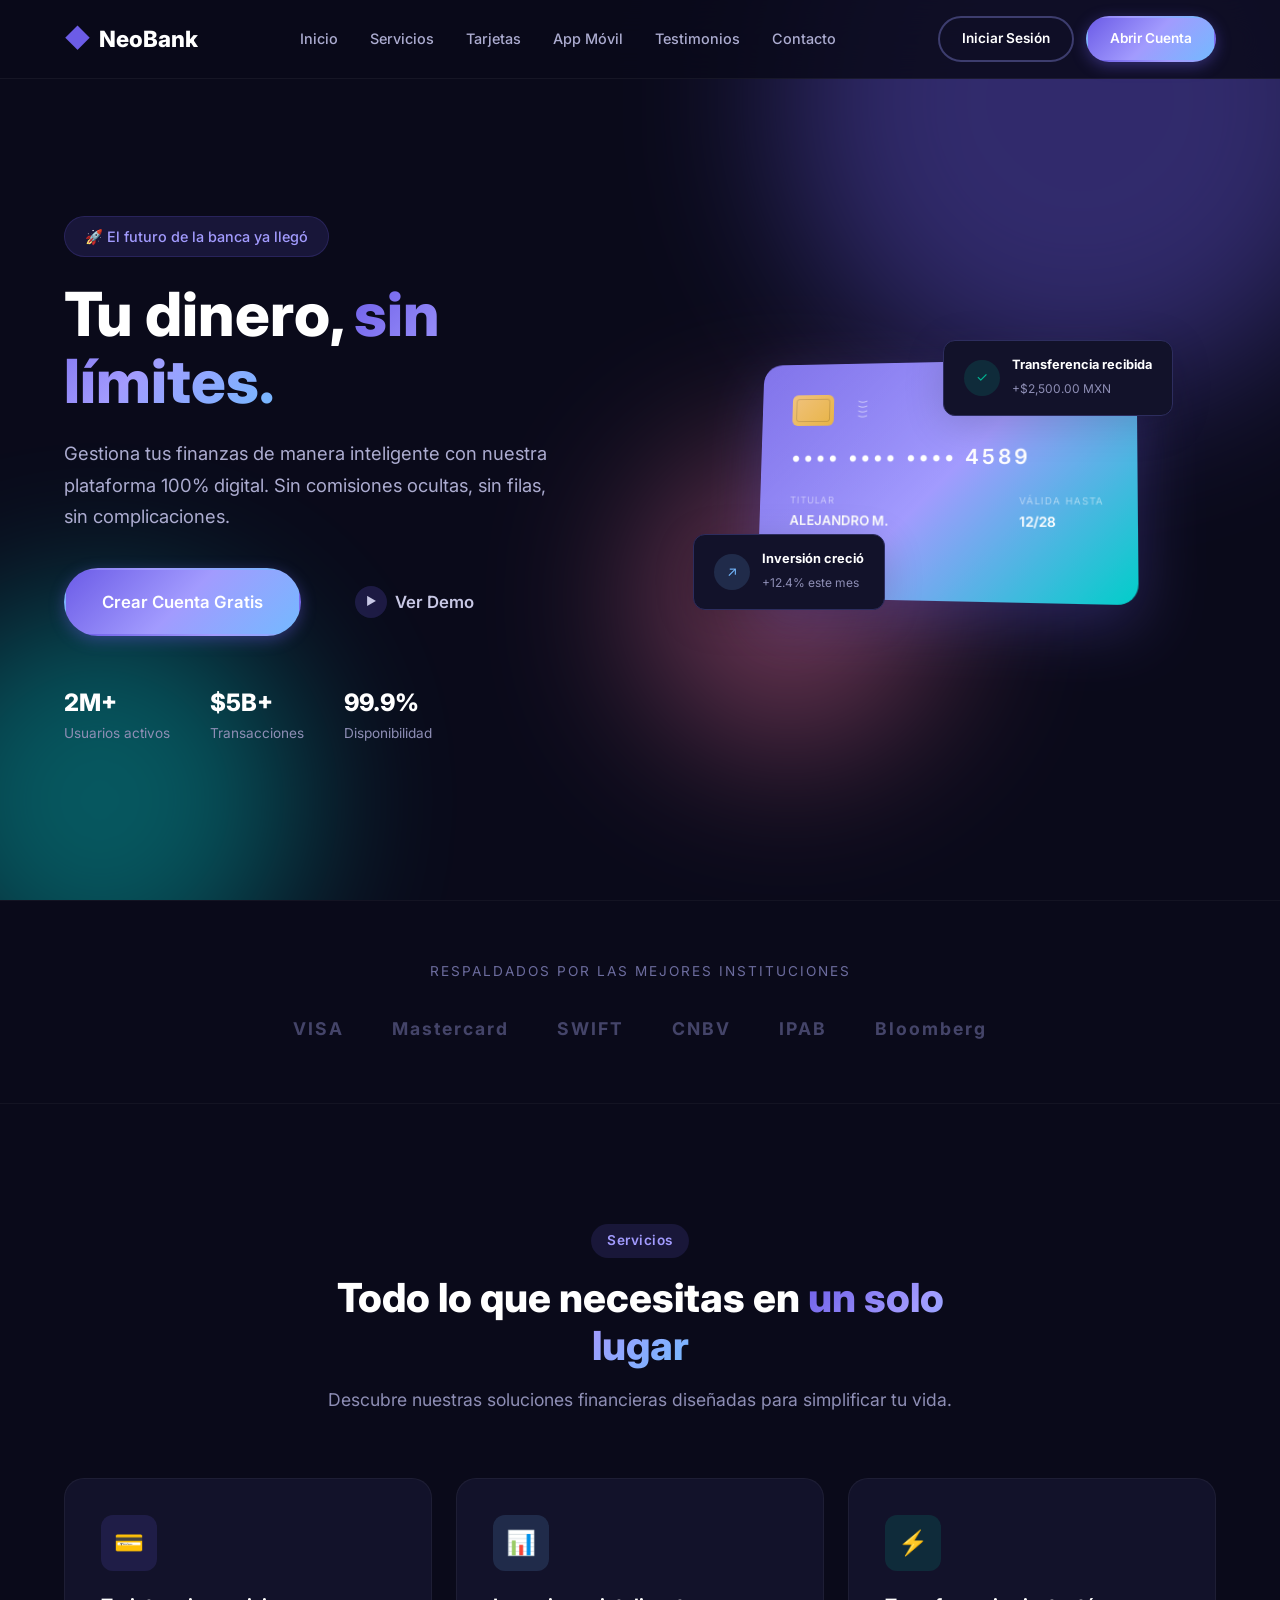
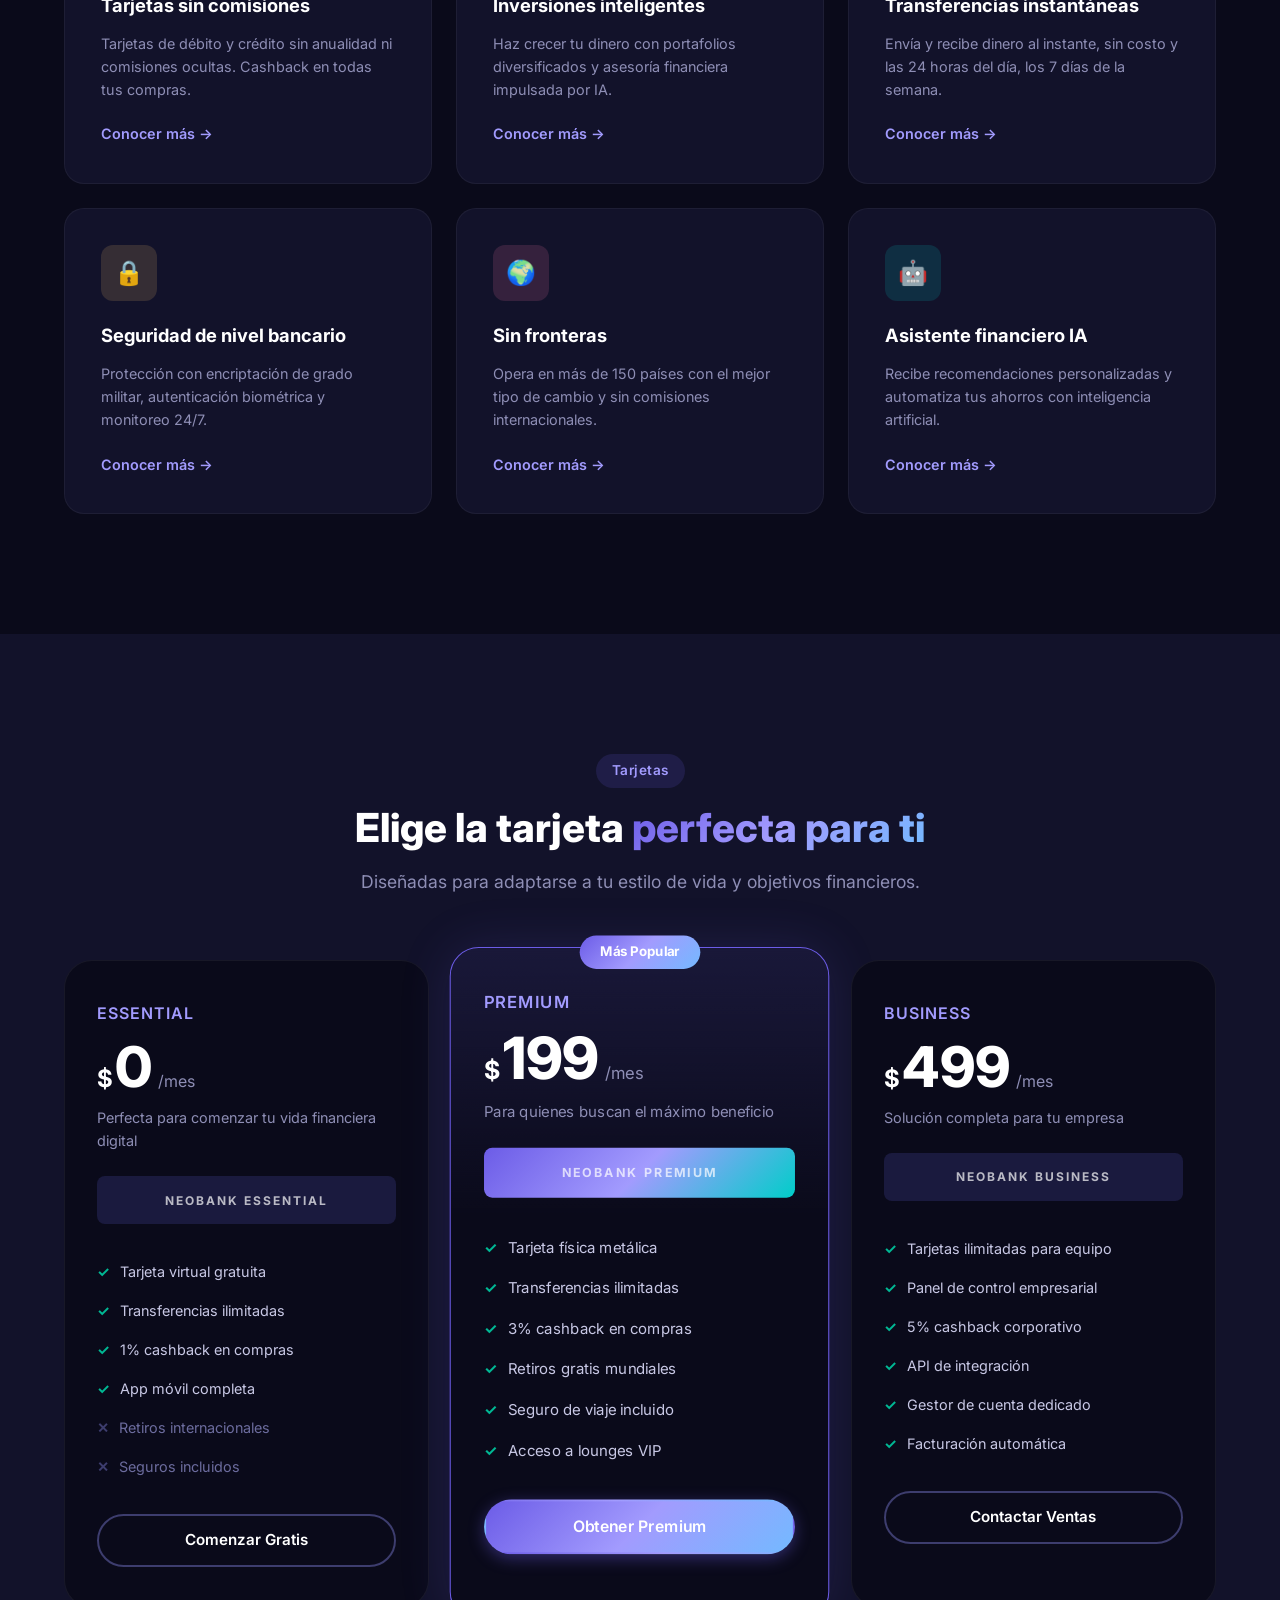
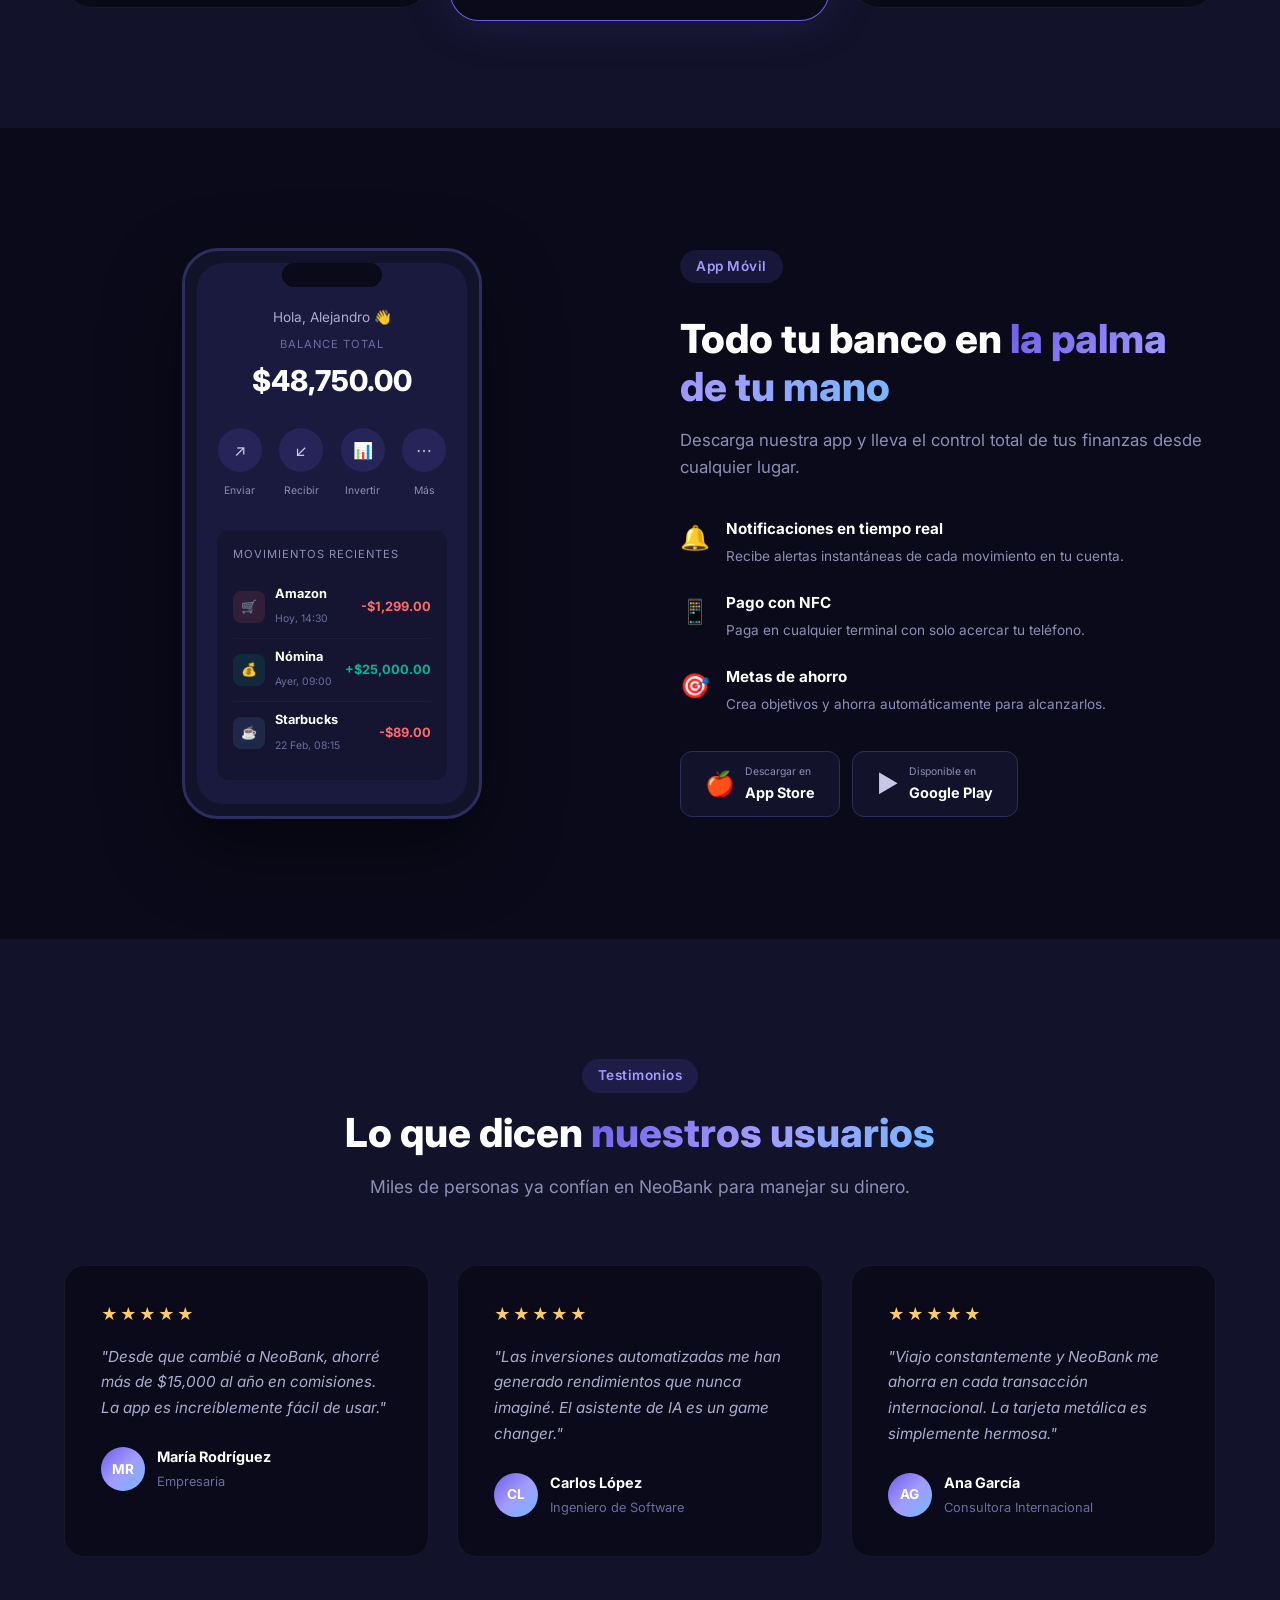
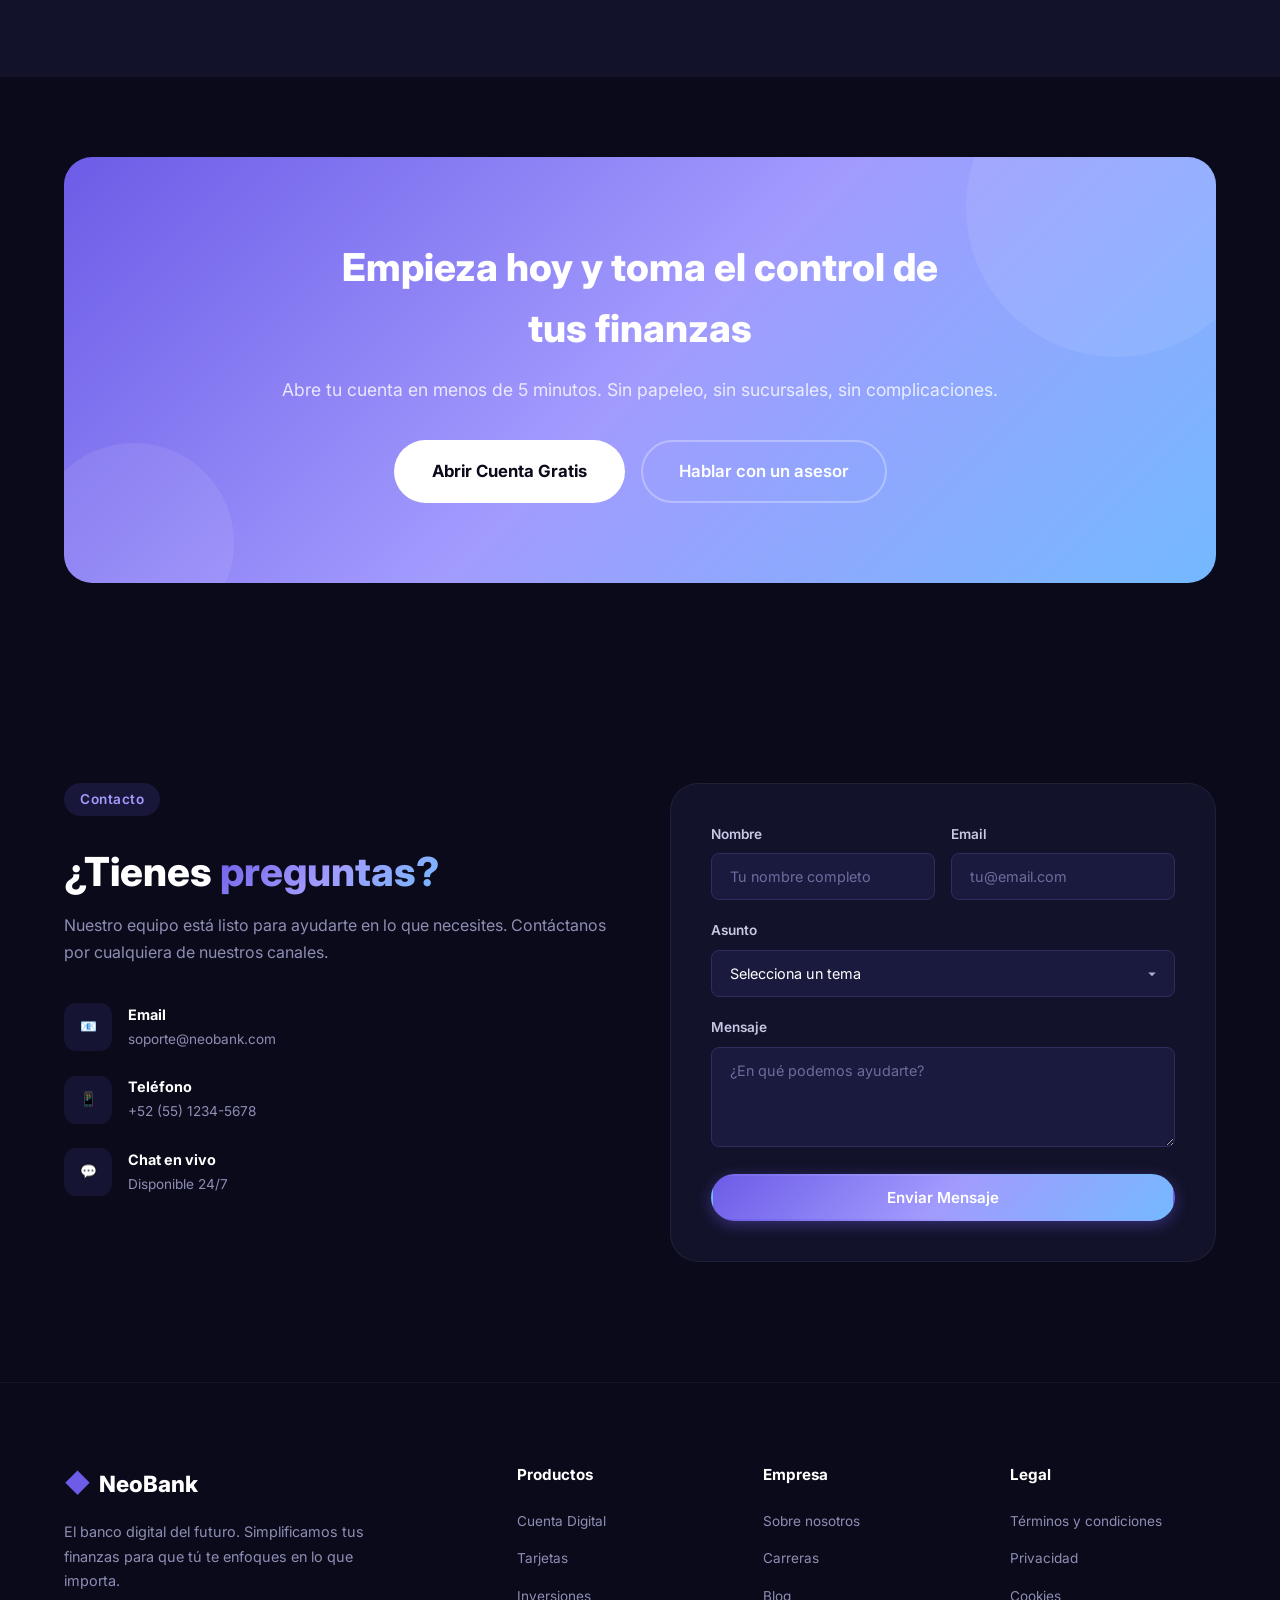
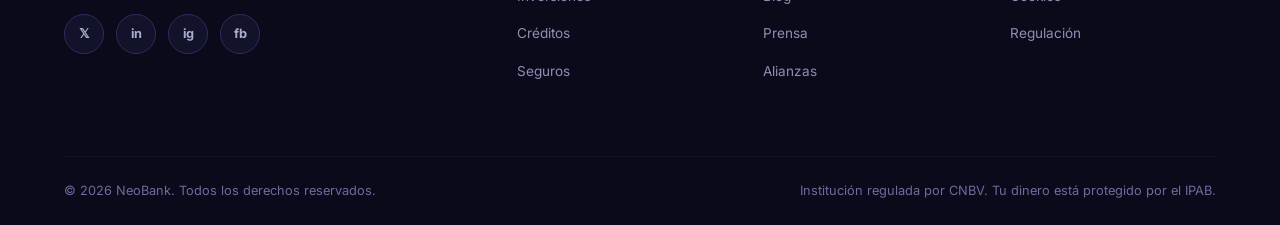
==== index.html @ abcaf3b6 "se agrego html y css de pagina web NeoBank" ====
<!DOCTYPE html>
<html lang="es">
<head>
    <meta charset="UTF-8">
    <meta name="viewport" content="width=device-width, initial-scale=1.0">
    <title>NeoBank — Banco Digital Moderno</title>
    <link rel="stylesheet" href="styles.css">
    <link href="https://fonts.googleapis.com/css2?family=Inter:wght@300;400;500;600;700;800&display=swap" rel="stylesheet">
</head>
<body>

    <!-- ========== NAVBAR ========== -->
    <nav class="navbar">
        <div class="container nav-container">
            <a href="#" class="logo">
                <span class="logo-icon">◆</span> NeoBank
            </a>
            <ul class="nav-links">
                <li><a href="#inicio">Inicio</a></li>
                <li><a href="#servicios">Servicios</a></li>
                <li><a href="#tarjetas">Tarjetas</a></li>
                <li><a href="#app">App Móvil</a></li>
                <li><a href="#testimonios">Testimonios</a></li>
                <li><a href="#contacto">Contacto</a></li>
            </ul>
            <div class="nav-actions">
                <a href="#" class="btn btn-outline">Iniciar Sesión</a>
                <a href="#" class="btn btn-primary">Abrir Cuenta</a>
            </div>
            <button class="mobile-toggle" aria-label="Menú">
                <span></span>
                <span></span>
                <span></span>
            </button>
        </div>
    </nav>

    <!-- ========== HERO ========== -->
    <section class="hero" id="inicio">
        <div class="hero-bg-shapes">
            <div class="shape shape-1"></div>
            <div class="shape shape-2"></div>
            <div class="shape shape-3"></div>
        </div>
        <div class="container hero-container">
            <div class="hero-content">
                <span class="hero-badge">🚀 El futuro de la banca ya llegó</span>
                <h1>Tu dinero, <span class="gradient-text">sin límites.</span></h1>
                <p class="hero-description">
                    Gestiona tus finanzas de manera inteligente con nuestra plataforma 100% digital. 
                    Sin comisiones ocultas, sin filas, sin complicaciones.
                </p>
                <div class="hero-actions">
                    <a href="#" class="btn btn-primary btn-lg">Crear Cuenta Gratis</a>
                    <a href="#" class="btn btn-ghost btn-lg">
                        <span class="play-icon">▶</span> Ver Demo
                    </a>
                </div>
                <div class="hero-stats">
                    <div class="stat">
                        <span class="stat-number">2M+</span>
                        <span class="stat-label">Usuarios activos</span>
                    </div>
                    <div class="stat">
                        <span class="stat-number">$5B+</span>
                        <span class="stat-label">Transacciones</span>
                    </div>
                    <div class="stat">
                        <span class="stat-number">99.9%</span>
                        <span class="stat-label">Disponibilidad</span>
                    </div>
                </div>
            </div>
            <div class="hero-visual">
                <div class="card-preview">
                    <div class="credit-card">
                        <div class="card-chip"></div>
                        <div class="card-contactless">))))</div>
                        <div class="card-number">•••• •••• •••• 4589</div>
                        <div class="card-details">
                            <div>
                                <span class="card-label">TITULAR</span>
                                <span class="card-value">ALEJANDRO M.</span>
                            </div>
                            <div>
                                <span class="card-label">VÁLIDA HASTA</span>
                                <span class="card-value">12/28</span>
                            </div>
                        </div>
                        <div class="card-logo">NeoBank</div>
                    </div>
                    <div class="floating-notification notif-1">
                        <span class="notif-icon notif-green">✓</span>
                        <div>
                            <strong>Transferencia recibida</strong>
                            <span>+$2,500.00 MXN</span>
                        </div>
                    </div>
                    <div class="floating-notification notif-2">
                        <span class="notif-icon notif-blue">↗</span>
                        <div>
                            <strong>Inversión creció</strong>
                            <span>+12.4% este mes</span>
                        </div>
                    </div>
                </div>
            </div>
        </div>
    </section>

    <!-- ========== MARQUEE / PARTNERS ========== -->
    <section class="partners">
        <div class="container">
            <p class="partners-label">Respaldados por las mejores instituciones</p>
            <div class="partners-logos">
                <span class="partner-logo">VISA</span>
                <span class="partner-logo">Mastercard</span>
                <span class="partner-logo">SWIFT</span>
                <span class="partner-logo">CNBV</span>
                <span class="partner-logo">IPAB</span>
                <span class="partner-logo">Bloomberg</span>
            </div>
        </div>
    </section>

    <!-- ========== SERVICIOS ========== -->
    <section class="services" id="servicios">
        <div class="container">
            <div class="section-header">
                <span class="section-tag">Servicios</span>
                <h2>Todo lo que necesitas en <span class="gradient-text">un solo lugar</span></h2>
                <p>Descubre nuestras soluciones financieras diseñadas para simplificar tu vida.</p>
            </div>
            <div class="services-grid">
                <div class="service-card">
                    <div class="service-icon icon-purple">
                        <span>💳</span>
                    </div>
                    <h3>Tarjetas sin comisiones</h3>
                    <p>Tarjetas de débito y crédito sin anualidad ni comisiones ocultas. Cashback en todas tus compras.</p>
                    <a href="#" class="service-link">Conocer más →</a>
                </div>
                <div class="service-card">
                    <div class="service-icon icon-blue">
                        <span>📊</span>
                    </div>
                    <h3>Inversiones inteligentes</h3>
                    <p>Haz crecer tu dinero con portafolios diversificados y asesoría financiera impulsada por IA.</p>
                    <a href="#" class="service-link">Conocer más →</a>
                </div>
                <div class="service-card">
                    <div class="service-icon icon-green">
                        <span>⚡</span>
                    </div>
                    <h3>Transferencias instantáneas</h3>
                    <p>Envía y recibe dinero al instante, sin costo y las 24 horas del día, los 7 días de la semana.</p>
                    <a href="#" class="service-link">Conocer más →</a>
                </div>
                <div class="service-card">
                    <div class="service-icon icon-orange">
                        <span>🔒</span>
                    </div>
                    <h3>Seguridad de nivel bancario</h3>
                    <p>Protección con encriptación de grado militar, autenticación biométrica y monitoreo 24/7.</p>
                    <a href="#" class="service-link">Conocer más →</a>
                </div>
                <div class="service-card">
                    <div class="service-icon icon-pink">
                        <span>🌍</span>
                    </div>
                    <h3>Sin fronteras</h3>
                    <p>Opera en más de 150 países con el mejor tipo de cambio y sin comisiones internacionales.</p>
                    <a href="#" class="service-link">Conocer más →</a>
                </div>
                <div class="service-card">
                    <div class="service-icon icon-teal">
                        <span>🤖</span>
                    </div>
                    <h3>Asistente financiero IA</h3>
                    <p>Recibe recomendaciones personalizadas y automatiza tus ahorros con inteligencia artificial.</p>
                    <a href="#" class="service-link">Conocer más →</a>
                </div>
            </div>
        </div>
    </section>

    <!-- ========== TARJETAS ========== -->
    <section class="cards-section" id="tarjetas">
        <div class="container">
            <div class="section-header">
                <span class="section-tag">Tarjetas</span>
                <h2>Elige la tarjeta <span class="gradient-text">perfecta para ti</span></h2>
                <p>Diseñadas para adaptarse a tu estilo de vida y objetivos financieros.</p>
            </div>
            <div class="cards-grid">
                <!-- Card 1 -->
                <div class="plan-card">
                    <div class="plan-header">
                        <span class="plan-name">Essential</span>
                        <div class="plan-price">
                            <span class="currency">$</span>
                            <span class="amount">0</span>
                            <span class="period">/mes</span>
                        </div>
                        <p class="plan-desc">Perfecta para comenzar tu vida financiera digital</p>
                    </div>
                    <div class="mini-card mini-card-dark">
                        <span>NeoBank Essential</span>
                    </div>
                    <ul class="plan-features">
                        <li><span class="check">✓</span> Tarjeta virtual gratuita</li>
                        <li><span class="check">✓</span> Transferencias ilimitadas</li>
                        <li><span class="check">✓</span> 1% cashback en compras</li>
                        <li><span class="check">✓</span> App móvil completa</li>
                        <li class="disabled"><span class="cross">✕</span> Retiros internacionales</li>
                        <li class="disabled"><span class="cross">✕</span> Seguros incluidos</li>
                    </ul>
                    <a href="#" class="btn btn-outline btn-block">Comenzar Gratis</a>
                </div>
                <!-- Card 2 -->
                <div class="plan-card plan-featured">
                    <div class="featured-badge">Más Popular</div>
                    <div class="plan-header">
                        <span class="plan-name">Premium</span>
                        <div class="plan-price">
                            <span class="currency">$</span>
                            <span class="amount">199</span>
                            <span class="period">/mes</span>
                        </div>
                        <p class="plan-desc">Para quienes buscan el máximo beneficio</p>
                    </div>
                    <div class="mini-card mini-card-gradient">
                        <span>NeoBank Premium</span>
                    </div>
                    <ul class="plan-features">
                        <li><span class="check">✓</span> Tarjeta física metálica</li>
                        <li><span class="check">✓</span> Transferencias ilimitadas</li>
                        <li><span class="check">✓</span> 3% cashback en compras</li>
                        <li><span class="check">✓</span> Retiros gratis mundiales</li>
                        <li><span class="check">✓</span> Seguro de viaje incluido</li>
                        <li><span class="check">✓</span> Acceso a lounges VIP</li>
                    </ul>
                    <a href="#" class="btn btn-primary btn-block">Obtener Premium</a>
                </div>
                <!-- Card 3 -->
                <div class="plan-card">
                    <div class="plan-header">
                        <span class="plan-name">Business</span>
                        <div class="plan-price">
                            <span class="currency">$</span>
                            <span class="amount">499</span>
                            <span class="period">/mes</span>
                        </div>
                        <p class="plan-desc">Solución completa para tu empresa</p>
                    </div>
                    <div class="mini-card mini-card-dark">
                        <span>NeoBank Business</span>
                    </div>
                    <ul class="plan-features">
                        <li><span class="check">✓</span> Tarjetas ilimitadas para equipo</li>
                        <li><span class="check">✓</span> Panel de control empresarial</li>
                        <li><span class="check">✓</span> 5% cashback corporativo</li>
                        <li><span class="check">✓</span> API de integración</li>
                        <li><span class="check">✓</span> Gestor de cuenta dedicado</li>
                        <li><span class="check">✓</span> Facturación automática</li>
                    </ul>
                    <a href="#" class="btn btn-outline btn-block">Contactar Ventas</a>
                </div>
            </div>
        </div>
    </section>

    <!-- ========== APP SECTION ========== -->
    <section class="app-section" id="app">
        <div class="container app-container">
            <div class="app-visual">
                <div class="phone-mockup">
                    <div class="phone-screen">
                        <div class="app-header-mock">
                            <span class="app-greeting">Hola, Alejandro 👋</span>
                            <span class="app-balance-label">Balance total</span>
                            <span class="app-balance">$48,750.00</span>
                        </div>
                        <div class="app-actions-mock">
                            <div class="app-action-btn">
                                <span>↗</span>
                                <small>Enviar</small>
                            </div>
                            <div class="app-action-btn">
                                <span>↙</span>
                                <small>Recibir</small>
                            </div>
                            <div class="app-action-btn">
                                <span>📊</span>
                                <small>Invertir</small>
                            </div>
                            <div class="app-action-btn">
                                <span>⋯</span>
                                <small>Más</small>
                            </div>
                        </div>
                        <div class="app-transactions-mock">
                            <span class="txn-title">Movimientos recientes</span>
                            <div class="txn-item">
                                <div class="txn-icon txn-red">🛒</div>
                                <div class="txn-info">
                                    <strong>Amazon</strong>
                                    <small>Hoy, 14:30</small>
                                </div>
                                <span class="txn-amount txn-negative">-$1,299.00</span>
                            </div>
                            <div class="txn-item">
                                <div class="txn-icon txn-green">💰</div>
                                <div class="txn-info">
                                    <strong>Nómina</strong>
                                    <small>Ayer, 09:00</small>
                                </div>
                                <span class="txn-amount txn-positive">+$25,000.00</span>
                            </div>
                            <div class="txn-item">
                                <div class="txn-icon txn-blue">☕</div>
                                <div class="txn-info">
                                    <strong>Starbucks</strong>
                                    <small>22 Feb, 08:15</small>
                                </div>
                                <span class="txn-amount txn-negative">-$89.00</span>
                            </div>
                        </div>
                    </div>
                </div>
            </div>
            <div class="app-content">
                <span class="section-tag">App Móvil</span>
                <h2>Todo tu banco en <span class="gradient-text">la palma de tu mano</span></h2>
                <p>Descarga nuestra app y lleva el control total de tus finanzas desde cualquier lugar.</p>
                <div class="app-features-list">
                    <div class="app-feature">
                        <span class="app-feature-icon">🔔</span>
                        <div>
                            <strong>Notificaciones en tiempo real</strong>
                            <p>Recibe alertas instantáneas de cada movimiento en tu cuenta.</p>
                        </div>
                    </div>
                    <div class="app-feature">
                        <span class="app-feature-icon">📱</span>
                        <div>
                            <strong>Pago con NFC</strong>
                            <p>Paga en cualquier terminal con solo acercar tu teléfono.</p>
                        </div>
                    </div>
                    <div class="app-feature">
                        <span class="app-feature-icon">🎯</span>
                        <div>
                            <strong>Metas de ahorro</strong>
                            <p>Crea objetivos y ahorra automáticamente para alcanzarlos.</p>
                        </div>
                    </div>
                </div>
                <div class="app-download-buttons">
                    <a href="#" class="store-btn">
                        <span class="store-icon">🍎</span>
                        <div>
                            <small>Descargar en</small>
                            <strong>App Store</strong>
                        </div>
                    </a>
                    <a href="#" class="store-btn">
                        <span class="store-icon">▶</span>
                        <div>
                            <small>Disponible en</small>
                            <strong>Google Play</strong>
                        </div>
                    </a>
                </div>
            </div>
        </div>
    </section>

    <!-- ========== TESTIMONIOS ========== -->
    <section class="testimonials" id="testimonios">
        <div class="container">
            <div class="section-header">
                <span class="section-tag">Testimonios</span>
                <h2>Lo que dicen <span class="gradient-text">nuestros usuarios</span></h2>
                <p>Miles de personas ya confían en NeoBank para manejar su dinero.</p>
            </div>
            <div class="testimonials-grid">
                <div class="testimonial-card">
                    <div class="stars">★★★★★</div>
                    <p>"Desde que cambié a NeoBank, ahorré más de $15,000 al año en comisiones. La app es increíblemente fácil de usar."</p>
                    <div class="testimonial-author">
                        <div class="author-avatar">MR</div>
                        <div>
                            <strong>María Rodríguez</strong>
                            <span>Empresaria</span>
                        </div>
                    </div>
                </div>
                <div class="testimonial-card">
                    <div class="stars">★★★★★</div>
                    <p>"Las inversiones automatizadas me han generado rendimientos que nunca imaginé. El asistente de IA es un game changer."</p>
                    <div class="testimonial-author">
                        <div class="author-avatar">CL</div>
                        <div>
                            <strong>Carlos López</strong>
                            <span>Ingeniero de Software</span>
                        </div>
                    </div>
                </div>
                <div class="testimonial-card">
                    <div class="stars">★★★★★</div>
                    <p>"Viajo constantemente y NeoBank me ahorra en cada transacción internacional. La tarjeta metálica es simplemente hermosa."</p>
                    <div class="testimonial-author">
                        <div class="author-avatar">AG</div>
                        <div>
                            <strong>Ana García</strong>
                            <span>Consultora Internacional</span>
                        </div>
                    </div>
                </div>
            </div>
        </div>
    </section>

    <!-- ========== CTA SECTION ========== -->
    <section class="cta-section">
        <div class="container">
            <div class="cta-card">
                <div class="cta-bg-shapes">
                    <div class="cta-shape cta-shape-1"></div>
                    <div class="cta-shape cta-shape-2"></div>
                </div>
                <h2>Empieza hoy y toma el control de tus finanzas</h2>
                <p>Abre tu cuenta en menos de 5 minutos. Sin papeleo, sin sucursales, sin complicaciones.</p>
                <div class="cta-actions">
                    <a href="#" class="btn btn-white btn-lg">Abrir Cuenta Gratis</a>
                    <a href="#" class="btn btn-ghost-white btn-lg">Hablar con un asesor</a>
                </div>
            </div>
        </div>
    </section>

    <!-- ========== CONTACTO ========== -->
    <section class="contact" id="contacto">
        <div class="container contact-container">
            <div class="contact-info">
                <span class="section-tag">Contacto</span>
                <h2>¿Tienes <span class="gradient-text">preguntas?</span></h2>
                <p>Nuestro equipo está listo para ayudarte en lo que necesites. Contáctanos por cualquiera de nuestros canales.</p>
                <div class="contact-channels">
                    <div class="contact-channel">
                        <span class="channel-icon">📧</span>
                        <div>
                            <strong>Email</strong>
                            <span>soporte@neobank.com</span>
                        </div>
                    </div>
                    <div class="contact-channel">
                        <span class="channel-icon">📱</span>
                        <div>
                            <strong>Teléfono</strong>
                            <span>+52 (55) 1234-5678</span>
                        </div>
                    </div>
                    <div class="contact-channel">
                        <span class="channel-icon">💬</span>
                        <div>
                            <strong>Chat en vivo</strong>
                            <span>Disponible 24/7</span>
                        </div>
                    </div>
                </div>
            </div>
            <div class="contact-form-wrapper">
                <form class="contact-form">
                    <div class="form-row">
                        <div class="form-group">
                            <label for="name">Nombre</label>
                            <input type="text" id="name" placeholder="Tu nombre completo">
                        </div>
                        <div class="form-group">
                            <label for="email">Email</label>
                            <input type="email" id="email" placeholder="tu@email.com">
                        </div>
                    </div>
                    <div class="form-group">
                        <label for="subject">Asunto</label>
                        <select id="subject">
                            <option value="">Selecciona un tema</option>
                            <option>Abrir una cuenta</option>
                            <option>Soporte técnico</option>
                            <option>Tarjetas y productos</option>
                            <option>Inversiones</option>
                            <option>Otro</option>
                        </select>
                    </div>
                    <div class="form-group">
                        <label for="message">Mensaje</label>
                        <textarea id="message" rows="4" placeholder="¿En qué podemos ayudarte?"></textarea>
                    </div>
                    <button type="submit" class="btn btn-primary btn-block">Enviar Mensaje</button>
                </form>
            </div>
        </div>
    </section>

    <!-- ========== FOOTER ========== -->
    <footer class="footer">
        <div class="container">
            <div class="footer-grid">
                <div class="footer-brand">
                    <a href="#" class="logo">
                        <span class="logo-icon">◆</span> NeoBank
                    </a>
                    <p>El banco digital del futuro. Simplificamos tus finanzas para que tú te enfoques en lo que importa.</p>
                    <div class="social-links">
                        <a href="#" class="social-link">𝕏</a>
                        <a href="#" class="social-link">in</a>
                        <a href="#" class="social-link">ig</a>
                        <a href="#" class="social-link">fb</a>
                    </div>
                </div>
                <div class="footer-links-group">
                    <h4>Productos</h4>
                    <ul>
                        <li><a href="#">Cuenta Digital</a></li>
                        <li><a href="#">Tarjetas</a></li>
                        <li><a href="#">Inversiones</a></li>
                        <li><a href="#">Créditos</a></li>
                        <li><a href="#">Seguros</a></li>
                    </ul>
                </div>
                <div class="footer-links-group">
                    <h4>Empresa</h4>
                    <ul>
                        <li><a href="#">Sobre nosotros</a></li>
                        <li><a href="#">Carreras</a></li>
                        <li><a href="#">Blog</a></li>
                        <li><a href="#">Prensa</a></li>
                        <li><a href="#">Alianzas</a></li>
                    </ul>
                </div>
                <div class="footer-links-group">
                    <h4>Legal</h4>
                    <ul>
                        <li><a href="#">Términos y condiciones</a></li>
                        <li><a href="#">Privacidad</a></li>
                        <li><a href="#">Cookies</a></li>
                        <li><a href="#">Regulación</a></li>
                    </ul>
                </div>
            </div>
            <div class="footer-bottom">
                <p>&copy; 2026 NeoBank. Todos los derechos reservados.</p>
                <p>Institución regulada por CNBV. Tu dinero está protegido por el IPAB.</p>
            </div>
        </div>
    </footer>

</body>
</html>
---- styles.css ----
/* ==========================================
   NEOBANK — MODERN BANK THEME
   ========================================== */

/* ---------- CSS Variables ---------- */
:root {
    --primary: #6c5ce7;
    --primary-dark: #5a4bd1;
    --primary-light: #a29bfe;
    --accent: #00cec9;
    --accent-dark: #00b5b0;
    --dark: #0a0a1a;
    --dark-2: #12122a;
    --dark-3: #1a1a3e;
    --gray-900: #1e1e3f;
    --gray-800: #2d2d5e;
    --gray-700: #3d3d6e;
    --gray-600: #6c6c9e;
    --gray-500: #8e8eb5;
    --gray-400: #acacd0;
    --gray-300: #c8c8e5;
    --gray-200: #e2e2f0;
    --gray-100: #f0f0f8;
    --white: #ffffff;
    --green: #00b894;
    --red: #ff6b6b;
    --orange: #fdcb6e;
    --pink: #fd79a8;
    --blue: #74b9ff;
    --gradient-primary: linear-gradient(135deg, #6c5ce7, #a29bfe, #74b9ff);
    --gradient-card: linear-gradient(135deg, #6c5ce7 0%, #a29bfe 50%, #00cec9 100%);
    --gradient-dark: linear-gradient(135deg, #0a0a1a, #1a1a3e);
    --shadow-sm: 0 2px 8px rgba(0, 0, 0, 0.08);
    --shadow-md: 0 4px 20px rgba(0, 0, 0, 0.12);
    --shadow-lg: 0 8px 40px rgba(0, 0, 0, 0.16);
    --shadow-glow: 0 0 40px rgba(108, 92, 231, 0.3);
    --radius-sm: 8px;
    --radius-md: 12px;
    --radius-lg: 20px;
    --radius-xl: 28px;
    --radius-full: 9999px;
    --transition: all 0.3s cubic-bezier(0.4, 0, 0.2, 1);
}

/* ---------- Reset & Base ---------- */
*,
*::before,
*::after {
    margin: 0;
    padding: 0;
    box-sizing: border-box;
}

html {
    scroll-behavior: smooth;
    font-size: 16px;
}

body {
    font-family: 'Inter', -apple-system, BlinkMacSystemFont, 'Segoe UI', sans-serif;
    background-color: var(--dark);
    color: var(--gray-300);
    line-height: 1.6;
    overflow-x: hidden;
    -webkit-font-smoothing: antialiased;
}

a {
    text-decoration: none;
    color: inherit;
    transition: var(--transition);
}

ul {
    list-style: none;
}

img {
    max-width: 100%;
    display: block;
}

/* ---------- Container ---------- */
.container {
    max-width: 1200px;
    margin: 0 auto;
    padding: 0 24px;
}

/* ---------- Gradient Text ---------- */
.gradient-text {
    background: var(--gradient-primary);
    -webkit-background-clip: text;
    -webkit-text-fill-color: transparent;
    background-clip: text;
}

/* ---------- Section Utilities ---------- */
.section-header {
    text-align: center;
    max-width: 640px;
    margin: 0 auto 64px;
}

.section-tag {
    display: inline-block;
    background: rgba(108, 92, 231, 0.15);
    color: var(--primary-light);
    padding: 6px 16px;
    border-radius: var(--radius-full);
    font-size: 0.85rem;
    font-weight: 600;
    letter-spacing: 0.5px;
    margin-bottom: 16px;
}

.section-header h2 {
    font-size: 2.5rem;
    font-weight: 800;
    color: var(--white);
    margin-bottom: 16px;
    line-height: 1.2;
}

.section-header p {
    font-size: 1.1rem;
    color: var(--gray-500);
}

/* ---------- Buttons ---------- */
.btn {
    display: inline-flex;
    align-items: center;
    justify-content: center;
    gap: 8px;
    padding: 12px 28px;
    font-size: 0.95rem;
    font-weight: 600;
    border-radius: var(--radius-full);
    border: 2px solid transparent;
    cursor: pointer;
    transition: var(--transition);
    font-family: inherit;
    white-space: nowrap;
}

.btn-primary {
    background: var(--gradient-primary);
    color: var(--white);
    border-color: transparent;
    box-shadow: 0 4px 15px rgba(108, 92, 231, 0.4);
}

.btn-primary:hover {
    transform: translateY(-2px);
    box-shadow: 0 6px 25px rgba(108, 92, 231, 0.5);
}

.btn-outline {
    background: transparent;
    color: var(--white);
    border-color: var(--gray-700);
}

.btn-outline:hover {
    border-color: var(--primary);
    background: rgba(108, 92, 231, 0.1);
}

.btn-ghost {
    background: transparent;
    color: var(--gray-300);
}

.btn-ghost:hover {
    color: var(--white);
}

.btn-white {
    background: var(--white);
    color: var(--dark);
    font-weight: 700;
}

.btn-white:hover {
    transform: translateY(-2px);
    box-shadow: 0 8px 25px rgba(255, 255, 255, 0.2);
}

.btn-ghost-white {
    background: transparent;
    color: var(--white);
    border-color: rgba(255, 255, 255, 0.3);
}

.btn-ghost-white:hover {
    border-color: var(--white);
    background: rgba(255, 255, 255, 0.1);
}

.btn-lg {
    padding: 16px 36px;
    font-size: 1.05rem;
}

.btn-block {
    width: 100%;
}

.play-icon {
    width: 32px;
    height: 32px;
    background: rgba(108, 92, 231, 0.2);
    border-radius: 50%;
    display: inline-flex;
    align-items: center;
    justify-content: center;
    font-size: 0.7rem;
}

/* ==========================================
   NAVBAR
   ========================================== */
.navbar {
    position: fixed;
    top: 0;
    left: 0;
    right: 0;
    z-index: 1000;
    padding: 16px 0;
    background: rgba(10, 10, 26, 0.85);
    backdrop-filter: blur(20px);
    border-bottom: 1px solid rgba(255, 255, 255, 0.05);
}

.nav-container {
    display: flex;
    align-items: center;
    justify-content: space-between;
}

.logo {
    display: flex;
    align-items: center;
    gap: 8px;
    font-size: 1.4rem;
    font-weight: 800;
    color: var(--white);
}

.logo-icon {
    color: var(--primary);
    font-size: 1.6rem;
}

.nav-links {
    display: flex;
    gap: 32px;
}

.nav-links a {
    font-size: 0.9rem;
    font-weight: 500;
    color: var(--gray-400);
    position: relative;
}

.nav-links a::after {
    content: '';
    position: absolute;
    bottom: -4px;
    left: 0;
    width: 0;
    height: 2px;
    background: var(--primary);
    transition: var(--transition);
}

.nav-links a:hover {
    color: var(--white);
}

.nav-links a:hover::after {
    width: 100%;
}

.nav-actions {
    display: flex;
    gap: 12px;
}

.nav-actions .btn {
    padding: 10px 22px;
    font-size: 0.85rem;
}

.mobile-toggle {
    display: none;
    flex-direction: column;
    gap: 5px;
    background: none;
    border: none;
    cursor: pointer;
    padding: 4px;
}

.mobile-toggle span {
    display: block;
    width: 24px;
    height: 2px;
    background: var(--white);
    border-radius: 2px;
    transition: var(--transition);
}

/* ==========================================
   HERO
   ========================================== */
.hero {
    padding: 160px 0 100px;
    position: relative;
    overflow: hidden;
    min-height: 100vh;
    display: flex;
    align-items: center;
}

.hero-bg-shapes {
    position: absolute;
    inset: 0;
    overflow: hidden;
    pointer-events: none;
}

.shape {
    position: absolute;
    border-radius: 50%;
    filter: blur(80px);
    opacity: 0.4;
}

.shape-1 {
    width: 600px;
    height: 600px;
    background: var(--primary);
    top: -200px;
    right: -100px;
    animation: float 8s ease-in-out infinite;
}

.shape-2 {
    width: 400px;
    height: 400px;
    background: var(--accent);
    bottom: -100px;
    left: -100px;
    animation: float 10s ease-in-out infinite reverse;
}

.shape-3 {
    width: 300px;
    height: 300px;
    background: var(--pink);
    top: 50%;
    left: 50%;
    animation: float 12s ease-in-out infinite;
}

@keyframes float {
    0%, 100% { transform: translate(0, 0) scale(1); }
    33% { transform: translate(30px, -30px) scale(1.05); }
    66% { transform: translate(-20px, 20px) scale(0.95); }
}

.hero-container {
    display: grid;
    grid-template-columns: 1fr 1fr;
    gap: 60px;
    align-items: center;
    position: relative;
    z-index: 1;
}

.hero-badge {
    display: inline-block;
    background: rgba(108, 92, 231, 0.15);
    color: var(--primary-light);
    padding: 8px 20px;
    border-radius: var(--radius-full);
    font-size: 0.9rem;
    font-weight: 500;
    margin-bottom: 24px;
    border: 1px solid rgba(108, 92, 231, 0.2);
}

.hero h1 {
    font-size: 3.8rem;
    font-weight: 800;
    color: var(--white);
    line-height: 1.1;
    margin-bottom: 24px;
}

.hero-description {
    font-size: 1.15rem;
    color: var(--gray-400);
    margin-bottom: 36px;
    max-width: 500px;
    line-height: 1.7;
}

.hero-actions {
    display: flex;
    gap: 16px;
    margin-bottom: 48px;
    flex-wrap: wrap;
}

.hero-stats {
    display: flex;
    gap: 40px;
}

.stat {
    display: flex;
    flex-direction: column;
}

.stat-number {
    font-size: 1.5rem;
    font-weight: 800;
    color: var(--white);
}

.stat-label {
    font-size: 0.85rem;
    color: var(--gray-500);
}

/* ---------- Hero Visual (Card) ---------- */
.hero-visual {
    position: relative;
    display: flex;
    justify-content: center;
}

.card-preview {
    position: relative;
}

.credit-card {
    width: 380px;
    height: 240px;
    background: var(--gradient-card);
    border-radius: var(--radius-lg);
    padding: 32px;
    position: relative;
    box-shadow: 0 20px 60px rgba(108, 92, 231, 0.3);
    transform: perspective(800px) rotateY(-8deg) rotateX(5deg);
    transition: var(--transition);
    overflow: hidden;
}

.credit-card::before {
    content: '';
    position: absolute;
    inset: 0;
    background: linear-gradient(135deg, rgba(255,255,255,0.15) 0%, transparent 50%);
    border-radius: var(--radius-lg);
}

.credit-card:hover {
    transform: perspective(800px) rotateY(0deg) rotateX(0deg);
}

.card-chip {
    width: 44px;
    height: 32px;
    background: linear-gradient(135deg, #f0c27f, #e8b445);
    border-radius: 6px;
    margin-bottom: 8px;
    position: relative;
}

.card-chip::after {
    content: '';
    position: absolute;
    inset: 4px;
    border: 1px solid rgba(0,0,0,0.15);
    border-radius: 3px;
}

.card-contactless {
    font-size: 0.65rem;
    color: rgba(255,255,255,0.6);
    letter-spacing: 1px;
    margin-bottom: 20px;
    transform: rotate(90deg);
    display: inline-block;
    position: absolute;
    top: 40px;
    left: 96px;
}

.card-number {
    font-size: 1.3rem;
    font-weight: 600;
    color: var(--white);
    letter-spacing: 3px;
    margin-bottom: 20px;
    margin-top: 16px;
}

.card-details {
    display: flex;
    justify-content: space-between;
}

.card-label {
    display: block;
    font-size: 0.6rem;
    color: rgba(255,255,255,0.5);
    text-transform: uppercase;
    letter-spacing: 1px;
    margin-bottom: 2px;
}

.card-value {
    display: block;
    font-size: 0.85rem;
    font-weight: 600;
    color: var(--white);
}

.card-logo {
    position: absolute;
    top: 28px;
    right: 28px;
    font-size: 0.9rem;
    font-weight: 800;
    color: rgba(255,255,255,0.8);
}

/* ---------- Floating Notifications ---------- */
.floating-notification {
    position: absolute;
    background: var(--dark-2);
    border: 1px solid var(--gray-800);
    border-radius: var(--radius-md);
    padding: 14px 20px;
    display: flex;
    align-items: center;
    gap: 12px;
    box-shadow: var(--shadow-lg);
    animation: slideIn 0.6s ease-out;
    white-space: nowrap;
}

.floating-notification strong {
    display: block;
    font-size: 0.8rem;
    color: var(--white);
}

.floating-notification span:not(.notif-icon) {
    font-size: 0.75rem;
    color: var(--gray-500);
}

.notif-icon {
    width: 36px;
    height: 36px;
    border-radius: 50%;
    display: flex;
    align-items: center;
    justify-content: center;
    font-size: 0.85rem;
    flex-shrink: 0;
}

.notif-green {
    background: rgba(0, 184, 148, 0.15);
    color: var(--green);
}

.notif-blue {
    background: rgba(116, 185, 255, 0.15);
    color: var(--blue);
}

.notif-1 {
    top: -20px;
    right: -40px;
    animation: floatNotif 3s ease-in-out infinite;
}

.notif-2 {
    bottom: -10px;
    left: -60px;
    animation: floatNotif 3s ease-in-out infinite 1.5s;
}

@keyframes floatNotif {
    0%, 100% { transform: translateY(0); }
    50% { transform: translateY(-8px); }
}

@keyframes slideIn {
    from { opacity: 0; transform: translateX(20px); }
    to { opacity: 1; transform: translateX(0); }
}

/* ==========================================
   PARTNERS
   ========================================== */
.partners {
    padding: 60px 0;
    border-top: 1px solid rgba(255,255,255,0.04);
    border-bottom: 1px solid rgba(255,255,255,0.04);
}

.partners-label {
    text-align: center;
    font-size: 0.85rem;
    color: var(--gray-600);
    text-transform: uppercase;
    letter-spacing: 2px;
    margin-bottom: 32px;
}

.partners-logos {
    display: flex;
    justify-content: center;
    align-items: center;
    gap: 48px;
    flex-wrap: wrap;
}

.partner-logo {
    font-size: 1.1rem;
    font-weight: 700;
    color: var(--gray-600);
    letter-spacing: 2px;
    opacity: 0.6;
    transition: var(--transition);
}

.partner-logo:hover {
    opacity: 1;
    color: var(--gray-400);
}

/* ==========================================
   SERVICIOS
   ========================================== */
.services {
    padding: 120px 0;
}

.services-grid {
    display: grid;
    grid-template-columns: repeat(3, 1fr);
    gap: 24px;
}

.service-card {
    background: var(--dark-2);
    border: 1px solid rgba(255,255,255,0.05);
    border-radius: var(--radius-lg);
    padding: 36px;
    transition: var(--transition);
}

.service-card:hover {
    border-color: rgba(108, 92, 231, 0.3);
    transform: translateY(-4px);
    box-shadow: var(--shadow-glow);
}

.service-icon {
    width: 56px;
    height: 56px;
    border-radius: var(--radius-md);
    display: flex;
    align-items: center;
    justify-content: center;
    font-size: 1.5rem;
    margin-bottom: 20px;
}

.icon-purple { background: rgba(108, 92, 231, 0.15); }
.icon-blue { background: rgba(116, 185, 255, 0.15); }
.icon-green { background: rgba(0, 184, 148, 0.15); }
.icon-orange { background: rgba(253, 203, 110, 0.15); }
.icon-pink { background: rgba(253, 121, 168, 0.15); }
.icon-teal { background: rgba(0, 206, 201, 0.15); }

.service-card h3 {
    font-size: 1.15rem;
    font-weight: 700;
    color: var(--white);
    margin-bottom: 12px;
}

.service-card p {
    font-size: 0.9rem;
    color: var(--gray-500);
    line-height: 1.6;
    margin-bottom: 20px;
}

.service-link {
    font-size: 0.9rem;
    color: var(--primary-light);
    font-weight: 600;
}

.service-link:hover {
    color: var(--white);
}

/* ==========================================
   TARJETAS / PRICING
   ========================================== */
.cards-section {
    padding: 120px 0;
    background: var(--dark-2);
}

.cards-grid {
    display: grid;
    grid-template-columns: repeat(3, 1fr);
    gap: 28px;
    align-items: stretch;
}

.plan-card {
    background: var(--dark);
    border: 1px solid rgba(255,255,255,0.06);
    border-radius: var(--radius-xl);
    padding: 40px 32px;
    position: relative;
    transition: var(--transition);
}

.plan-card:hover {
    border-color: rgba(108, 92, 231, 0.3);
    transform: translateY(-4px);
}

.plan-featured {
    border-color: var(--primary);
    background: linear-gradient(180deg, rgba(108, 92, 231, 0.08) 0%, var(--dark) 40%);
    box-shadow: 0 0 50px rgba(108, 92, 231, 0.15);
    transform: scale(1.04);
}

.plan-featured:hover {
    transform: scale(1.06) translateY(-4px);
}

.featured-badge {
    position: absolute;
    top: -12px;
    left: 50%;
    transform: translateX(-50%);
    background: var(--gradient-primary);
    color: var(--white);
    padding: 6px 20px;
    border-radius: var(--radius-full);
    font-size: 0.8rem;
    font-weight: 700;
    white-space: nowrap;
}

.plan-name {
    font-size: 1rem;
    color: var(--primary-light);
    font-weight: 600;
    text-transform: uppercase;
    letter-spacing: 1px;
}

.plan-price {
    display: flex;
    align-items: baseline;
    gap: 2px;
    margin: 12px 0 8px;
}

.currency {
    font-size: 1.5rem;
    font-weight: 700;
    color: var(--white);
}

.amount {
    font-size: 3.5rem;
    font-weight: 800;
    color: var(--white);
    line-height: 1;
}

.period {
    font-size: 1rem;
    color: var(--gray-500);
    margin-left: 4px;
}

.plan-desc {
    font-size: 0.9rem;
    color: var(--gray-500);
    margin-bottom: 24px;
}

.mini-card {
    width: 100%;
    height: 48px;
    border-radius: var(--radius-sm);
    display: flex;
    align-items: center;
    justify-content: center;
    font-size: 0.75rem;
    font-weight: 700;
    letter-spacing: 2px;
    text-transform: uppercase;
    color: rgba(255,255,255,0.7);
    margin-bottom: 28px;
}

.mini-card-dark {
    background: var(--dark-3);
}

.mini-card-gradient {
    background: var(--gradient-card);
}

.plan-features {
    margin-bottom: 28px;
}

.plan-features li {
    padding: 8px 0;
    font-size: 0.9rem;
    display: flex;
    align-items: center;
    gap: 10px;
}

.plan-features li.disabled {
    color: var(--gray-600);
}

.check {
    color: var(--green);
    font-weight: 700;
}

.cross {
    color: var(--gray-700);
    font-weight: 700;
}

/* ==========================================
   APP SECTION
   ========================================== */
.app-section {
    padding: 120px 0;
}

.app-container {
    display: grid;
    grid-template-columns: 1fr 1fr;
    gap: 80px;
    align-items: center;
}

.app-content .section-tag {
    display: inline-block;
}

.app-content h2 {
    font-size: 2.5rem;
    font-weight: 800;
    color: var(--white);
    margin: 16px 0;
    line-height: 1.2;
}

.app-content > p {
    color: var(--gray-500);
    font-size: 1.05rem;
    margin-bottom: 36px;
}

/* ---------- Phone Mockup ---------- */
.phone-mockup {
    width: 300px;
    margin: 0 auto;
    background: var(--dark-2);
    border: 3px solid var(--gray-800);
    border-radius: 36px;
    padding: 12px;
    box-shadow: 0 30px 80px rgba(0, 0, 0, 0.4);
    position: relative;
}

.phone-mockup::before {
    content: '';
    position: absolute;
    top: 12px;
    left: 50%;
    transform: translateX(-50%);
    width: 100px;
    height: 24px;
    background: var(--dark);
    border-radius: 20px;
    z-index: 10;
}

.phone-screen {
    background: var(--dark-3);
    border-radius: 26px;
    padding: 44px 20px 24px;
    min-height: 520px;
}

.app-header-mock {
    text-align: center;
    margin-bottom: 24px;
}

.app-greeting {
    display: block;
    font-size: 0.85rem;
    color: var(--gray-400);
    margin-bottom: 8px;
}

.app-balance-label {
    display: block;
    font-size: 0.7rem;
    color: var(--gray-600);
    text-transform: uppercase;
    letter-spacing: 1px;
    margin-bottom: 4px;
}

.app-balance {
    display: block;
    font-size: 1.8rem;
    font-weight: 800;
    color: var(--white);
}

.app-actions-mock {
    display: flex;
    justify-content: center;
    gap: 16px;
    margin-bottom: 28px;
}

.app-action-btn {
    text-align: center;
    width: 52px;
}

.app-action-btn span {
    display: flex;
    align-items: center;
    justify-content: center;
    width: 44px;
    height: 44px;
    background: rgba(108, 92, 231, 0.15);
    border-radius: 50%;
    font-size: 1rem;
    margin: 0 auto 4px;
}

.app-action-btn small {
    font-size: 0.65rem;
    color: var(--gray-500);
}

.app-transactions-mock {
    background: rgba(0,0,0,0.2);
    border-radius: var(--radius-md);
    padding: 16px;
}

.txn-title {
    display: block;
    font-size: 0.7rem;
    color: var(--gray-500);
    text-transform: uppercase;
    letter-spacing: 1px;
    margin-bottom: 12px;
}

.txn-item {
    display: flex;
    align-items: center;
    gap: 10px;
    padding: 8px 0;
}

.txn-item + .txn-item {
    border-top: 1px solid rgba(255,255,255,0.04);
}

.txn-icon {
    width: 32px;
    height: 32px;
    border-radius: 8px;
    display: flex;
    align-items: center;
    justify-content: center;
    font-size: 0.8rem;
    flex-shrink: 0;
}

.txn-red { background: rgba(255, 107, 107, 0.12); }
.txn-green { background: rgba(0, 184, 148, 0.12); }
.txn-blue { background: rgba(116, 185, 255, 0.12); }

.txn-info {
    flex: 1;
}

.txn-info strong {
    display: block;
    font-size: 0.8rem;
    color: var(--white);
}

.txn-info small {
    font-size: 0.65rem;
    color: var(--gray-600);
}

.txn-amount {
    font-size: 0.8rem;
    font-weight: 700;
}

.txn-negative { color: var(--red); }
.txn-positive { color: var(--green); }

/* ---------- App Features ---------- */
.app-features-list {
    display: flex;
    flex-direction: column;
    gap: 24px;
    margin-bottom: 36px;
}

.app-feature {
    display: flex;
    gap: 16px;
    align-items: flex-start;
}

.app-feature-icon {
    font-size: 1.5rem;
    margin-top: 2px;
    flex-shrink: 0;
}

.app-feature strong {
    display: block;
    color: var(--white);
    font-size: 0.95rem;
    margin-bottom: 4px;
}

.app-feature p {
    font-size: 0.85rem;
    color: var(--gray-500);
    margin: 0;
}

/* ---------- Store Buttons ---------- */
.app-download-buttons {
    display: flex;
    gap: 12px;
}

.store-btn {
    display: flex;
    align-items: center;
    gap: 10px;
    background: var(--dark-2);
    border: 1px solid var(--gray-800);
    border-radius: var(--radius-md);
    padding: 12px 24px;
    transition: var(--transition);
}

.store-btn:hover {
    border-color: var(--primary);
    background: rgba(108, 92, 231, 0.08);
}

.store-icon {
    font-size: 1.5rem;
}

.store-btn small {
    display: block;
    font-size: 0.65rem;
    color: var(--gray-500);
}

.store-btn strong {
    display: block;
    color: var(--white);
    font-size: 0.9rem;
}

/* ==========================================
   TESTIMONIOS
   ========================================== */
.testimonials {
    padding: 120px 0;
    background: var(--dark-2);
}

.testimonials-grid {
    display: grid;
    grid-template-columns: repeat(3, 1fr);
    gap: 28px;
}

.testimonial-card {
    background: var(--dark);
    border: 1px solid rgba(255,255,255,0.05);
    border-radius: var(--radius-lg);
    padding: 36px;
    transition: var(--transition);
}

.testimonial-card:hover {
    border-color: rgba(108, 92, 231, 0.3);
    transform: translateY(-4px);
}

.stars {
    color: var(--orange);
    font-size: 1rem;
    margin-bottom: 16px;
    letter-spacing: 2px;
}

.testimonial-card > p {
    font-size: 0.95rem;
    color: var(--gray-400);
    line-height: 1.7;
    margin-bottom: 24px;
    font-style: italic;
}

.testimonial-author {
    display: flex;
    align-items: center;
    gap: 12px;
}

.author-avatar {
    width: 44px;
    height: 44px;
    background: var(--gradient-primary);
    border-radius: 50%;
    display: flex;
    align-items: center;
    justify-content: center;
    font-size: 0.85rem;
    font-weight: 700;
    color: var(--white);
    flex-shrink: 0;
}

.testimonial-author strong {
    display: block;
    color: var(--white);
    font-size: 0.9rem;
}

.testimonial-author span {
    font-size: 0.8rem;
    color: var(--gray-600);
}

/* ==========================================
   CTA SECTION
   ========================================== */
.cta-section {
    padding: 80px 0;
}

.cta-card {
    background: var(--gradient-primary);
    border-radius: var(--radius-xl);
    padding: 80px 60px;
    text-align: center;
    position: relative;
    overflow: hidden;
}

.cta-bg-shapes {
    position: absolute;
    inset: 0;
    pointer-events: none;
}

.cta-shape {
    position: absolute;
    border-radius: 50%;
    background: rgba(255,255,255,0.08);
}

.cta-shape-1 {
    width: 300px;
    height: 300px;
    top: -100px;
    right: -50px;
}

.cta-shape-2 {
    width: 200px;
    height: 200px;
    bottom: -60px;
    left: -30px;
}

.cta-card h2 {
    font-size: 2.4rem;
    font-weight: 800;
    color: var(--white);
    margin-bottom: 16px;
    position: relative;
    z-index: 1;
    max-width: 600px;
    margin-left: auto;
    margin-right: auto;
}

.cta-card p {
    font-size: 1.1rem;
    color: rgba(255,255,255,0.8);
    margin-bottom: 36px;
    position: relative;
    z-index: 1;
}

.cta-actions {
    display: flex;
    gap: 16px;
    justify-content: center;
    position: relative;
    z-index: 1;
    flex-wrap: wrap;
}

/* ==========================================
   CONTACTO
   ========================================== */
.contact {
    padding: 120px 0;
}

.contact-container {
    display: grid;
    grid-template-columns: 1fr 1fr;
    gap: 60px;
}

.contact-info h2 {
    font-size: 2.5rem;
    font-weight: 800;
    color: var(--white);
    margin: 16px 0;
    line-height: 1.2;
}

.contact-info > p {
    color: var(--gray-500);
    margin-bottom: 36px;
    line-height: 1.7;
}

.contact-channels {
    display: flex;
    flex-direction: column;
    gap: 24px;
}

.contact-channel {
    display: flex;
    gap: 16px;
    align-items: center;
}

.channel-icon {
    width: 48px;
    height: 48px;
    background: rgba(108, 92, 231, 0.12);
    border-radius: var(--radius-md);
    display: flex;
    align-items: center;
    justify-content: center;
    font-size: 1.2rem;
    flex-shrink: 0;
}

.contact-channel strong {
    display: block;
    color: var(--white);
    font-size: 0.9rem;
}

.contact-channel span {
    font-size: 0.85rem;
    color: var(--gray-500);
}

/* ---------- Form ---------- */
.contact-form {
    background: var(--dark-2);
    border: 1px solid rgba(255,255,255,0.06);
    border-radius: var(--radius-xl);
    padding: 40px;
}

.form-row {
    display: grid;
    grid-template-columns: 1fr 1fr;
    gap: 16px;
}

.form-group {
    margin-bottom: 20px;
}

.form-group label {
    display: block;
    font-size: 0.85rem;
    font-weight: 600;
    color: var(--gray-300);
    margin-bottom: 8px;
}

.form-group input,
.form-group select,
.form-group textarea {
    width: 100%;
    padding: 14px 18px;
    background: var(--dark-3);
    border: 1px solid var(--gray-800);
    border-radius: var(--radius-sm);
    color: var(--white);
    font-size: 0.9rem;
    font-family: inherit;
    transition: var(--transition);
    outline: none;
}

.form-group input::placeholder,
.form-group textarea::placeholder {
    color: var(--gray-600);
}

.form-group input:focus,
.form-group select:focus,
.form-group textarea:focus {
    border-color: var(--primary);
    box-shadow: 0 0 0 3px rgba(108, 92, 231, 0.15);
}

.form-group select {
    cursor: pointer;
    appearance: none;
    background-image: url("data:image/svg+xml,%3Csvg xmlns='http://www.w3.org/2000/svg' width='12' height='12' fill='%23acacd0' viewBox='0 0 16 16'%3E%3Cpath d='M8 11L3 6h10l-5 5z'/%3E%3C/svg%3E");
    background-repeat: no-repeat;
    background-position: right 16px center;
}

.form-group textarea {
    resize: vertical;
    min-height: 100px;
}

/* ==========================================
   FOOTER
   ========================================== */
.footer {
    padding: 80px 0 0;
    border-top: 1px solid rgba(255,255,255,0.04);
}

.footer-grid {
    display: grid;
    grid-template-columns: 2fr 1fr 1fr 1fr;
    gap: 40px;
    padding-bottom: 60px;
}

.footer-brand .logo {
    margin-bottom: 16px;
}

.footer-brand p {
    font-size: 0.9rem;
    color: var(--gray-500);
    line-height: 1.7;
    margin-bottom: 20px;
    max-width: 300px;
}

.social-links {
    display: flex;
    gap: 12px;
}

.social-link {
    width: 40px;
    height: 40px;
    background: var(--dark-2);
    border: 1px solid var(--gray-800);
    border-radius: 50%;
    display: flex;
    align-items: center;
    justify-content: center;
    font-size: 0.8rem;
    font-weight: 700;
    color: var(--gray-400);
    transition: var(--transition);
}

.social-link:hover {
    background: var(--primary);
    border-color: var(--primary);
    color: var(--white);
}

.footer-links-group h4 {
    color: var(--white);
    font-size: 0.95rem;
    font-weight: 700;
    margin-bottom: 20px;
}

.footer-links-group li {
    margin-bottom: 12px;
}

.footer-links-group a {
    font-size: 0.85rem;
    color: var(--gray-500);
}

.footer-links-group a:hover {
    color: var(--primary-light);
}

.footer-bottom {
    border-top: 1px solid rgba(255,255,255,0.04);
    padding: 24px 0;
    display: flex;
    justify-content: space-between;
    font-size: 0.8rem;
    color: var(--gray-600);
}

/* ==========================================
   RESPONSIVE
   ========================================== */
@media (max-width: 1024px) {
    .hero h1 {
        font-size: 3rem;
    }

    .services-grid,
    .cards-grid,
    .testimonials-grid {
        grid-template-columns: repeat(2, 1fr);
    }

    .plan-featured {
        transform: scale(1);
    }

    .plan-featured:hover {
        transform: translateY(-4px);
    }

    .footer-grid {
        grid-template-columns: 1fr 1fr;
    }
}

@media (max-width: 768px) {
    .nav-links,
    .nav-actions {
        display: none;
    }

    .mobile-toggle {
        display: flex;
    }

    .hero-container {
        grid-template-columns: 1fr;
        text-align: center;
    }

    .hero h1 {
        font-size: 2.4rem;
    }

    .hero-description {
        margin-left: auto;
        margin-right: auto;
    }

    .hero-actions {
        justify-content: center;
    }

    .hero-stats {
        justify-content: center;
    }

    .credit-card {
        width: 320px;
        height: 200px;
        padding: 24px;
        transform: none;
    }

    .notif-1 {
        right: -10px;
    }

    .notif-2 {
        left: -10px;
    }

    .section-header h2 {
        font-size: 2rem;
    }

    .services-grid,
    .cards-grid,
    .testimonials-grid {
        grid-template-columns: 1fr;
    }

    .app-container {
        grid-template-columns: 1fr;
        gap: 48px;
    }

    .app-visual {
        order: -1;
    }

    .app-content h2 {
        font-size: 2rem;
    }

    .contact-container {
        grid-template-columns: 1fr;
    }

    .form-row {
        grid-template-columns: 1fr;
    }

    .footer-grid {
        grid-template-columns: 1fr;
    }

    .footer-bottom {
        flex-direction: column;
        gap: 8px;
        text-align: center;
    }

    .cta-card {
        padding: 48px 24px;
    }

    .cta-card h2 {
        font-size: 1.8rem;
    }

    .app-download-buttons {
        flex-direction: column;
    }

    .store-btn {
        justify-content: center;
    }
}

@media (max-width: 480px) {
    .hero h1 {
        font-size: 2rem;
    }

    .hero-stats {
        flex-direction: column;
        gap: 16px;
        align-items: center;
    }

    .credit-card {
        width: 280px;
        height: 180px;
        padding: 20px;
    }

    .card-number {
        font-size: 1rem;
    }

    .partners-logos {
        gap: 24px;
    }
}
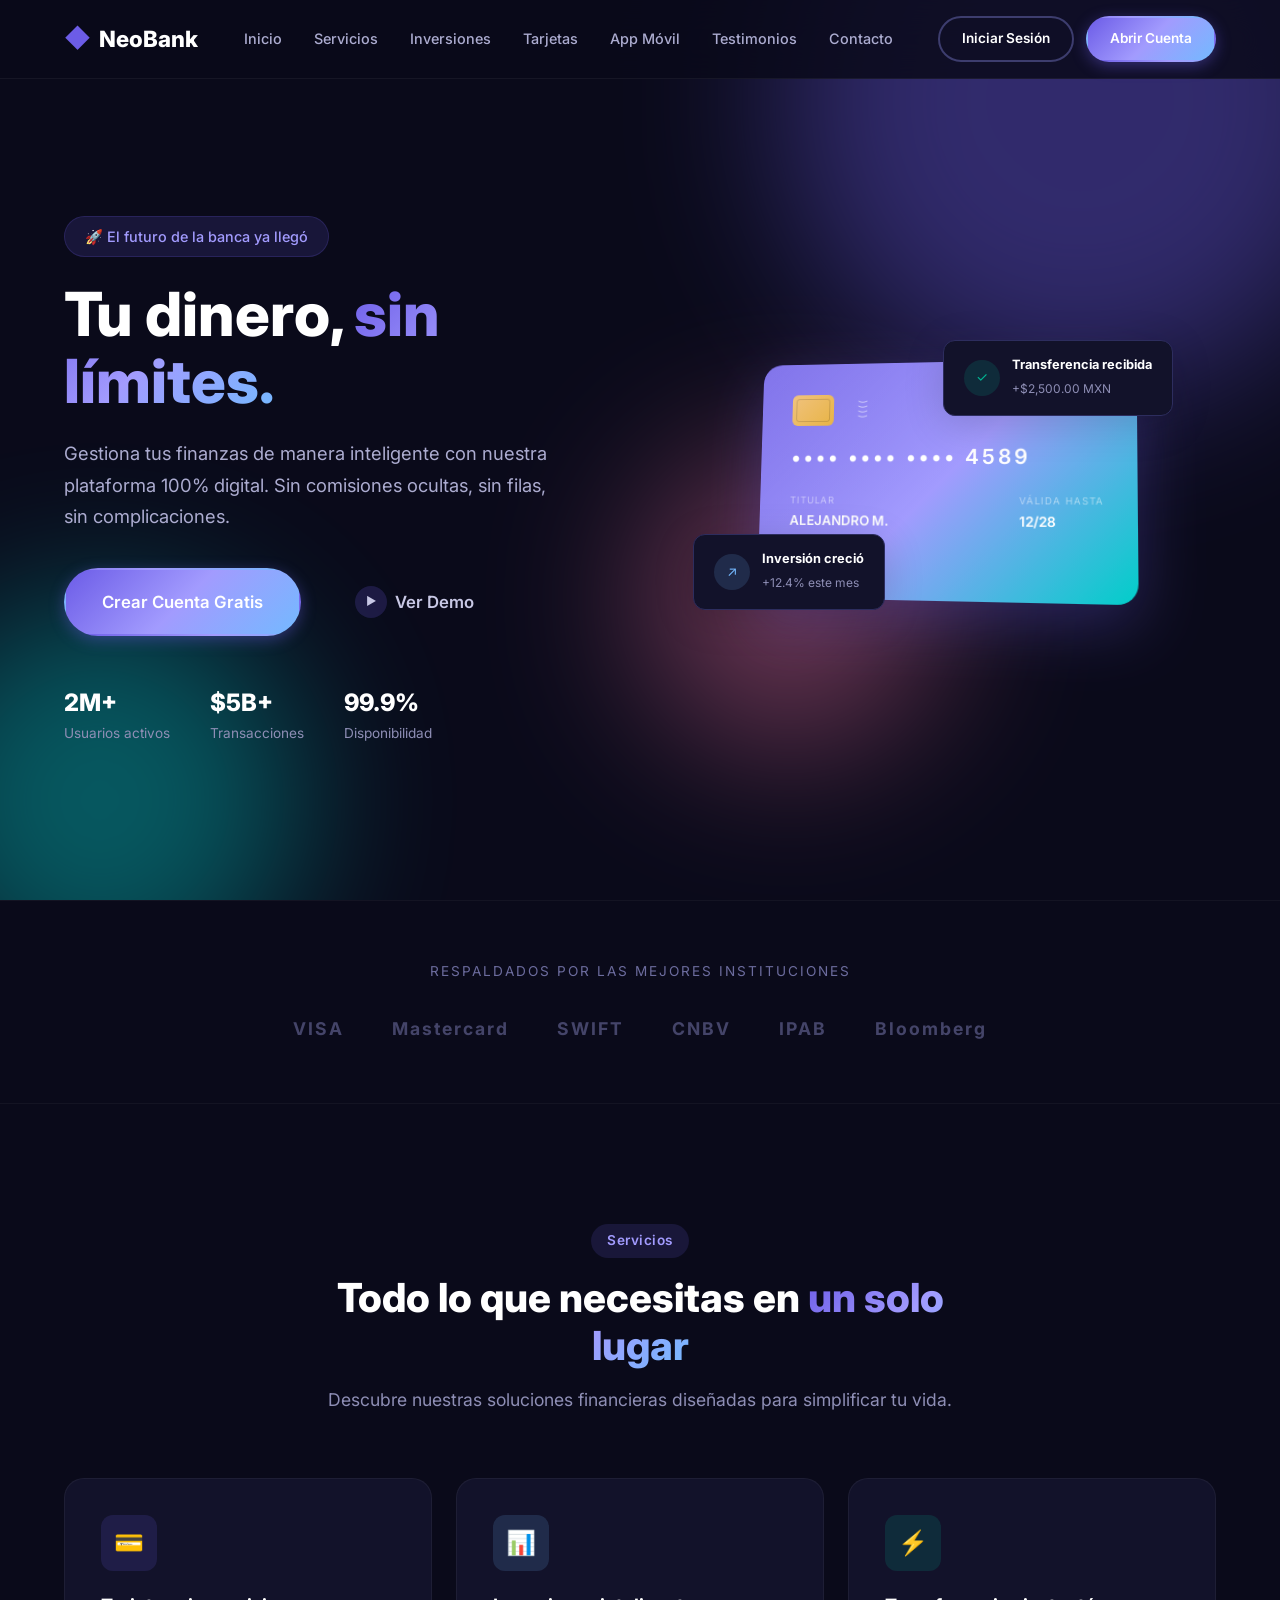
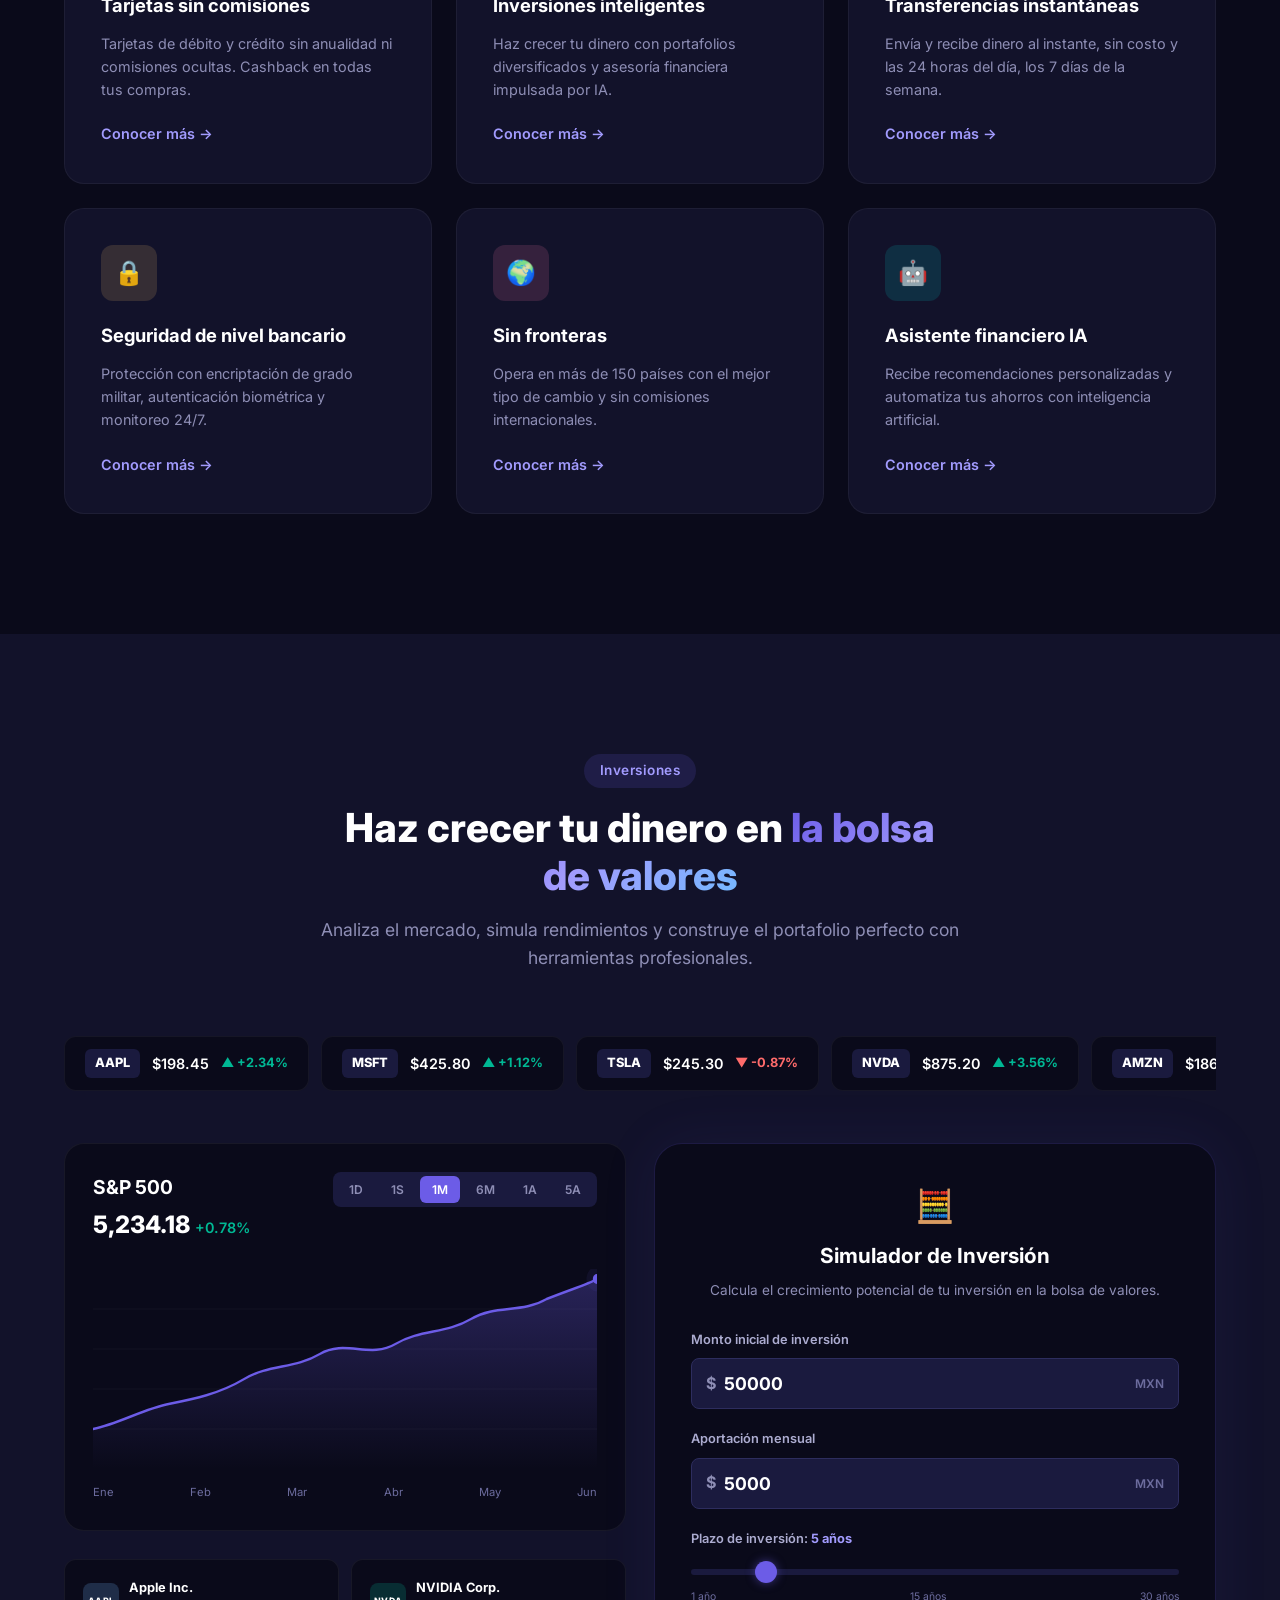
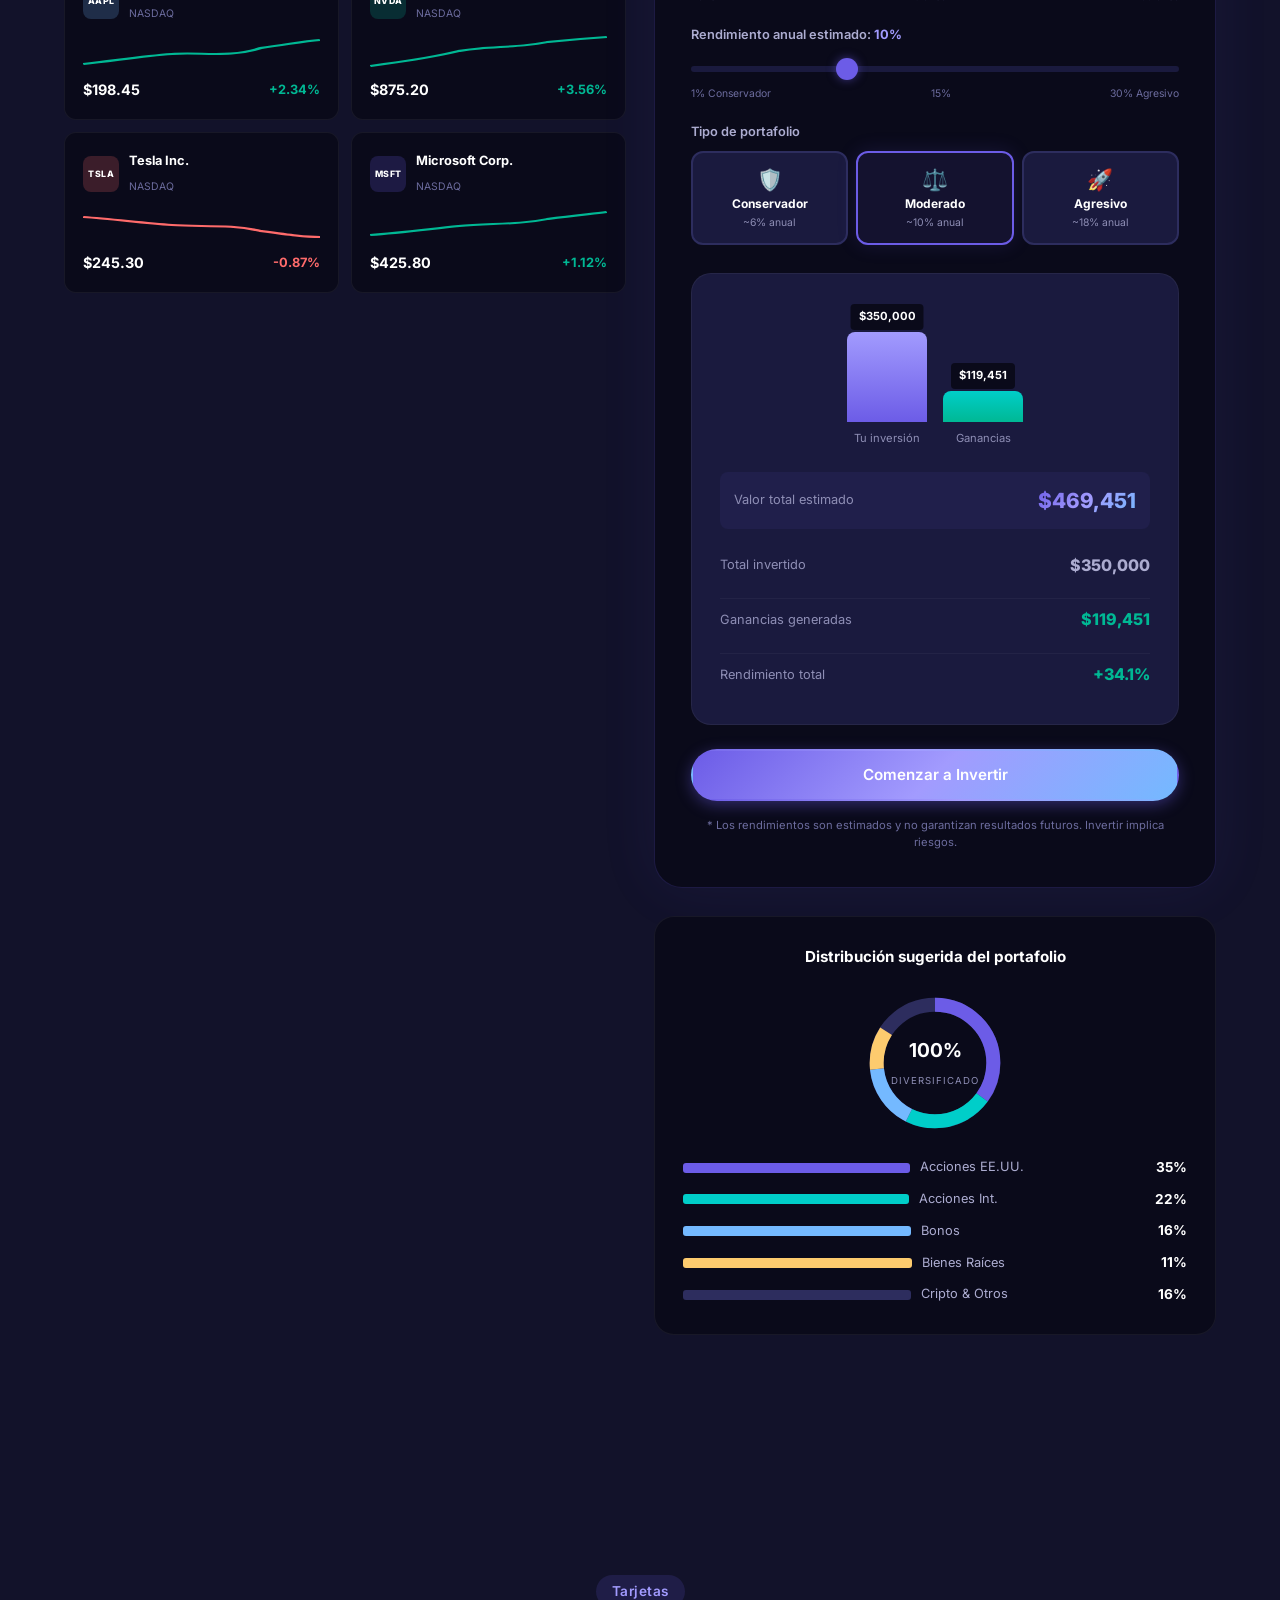
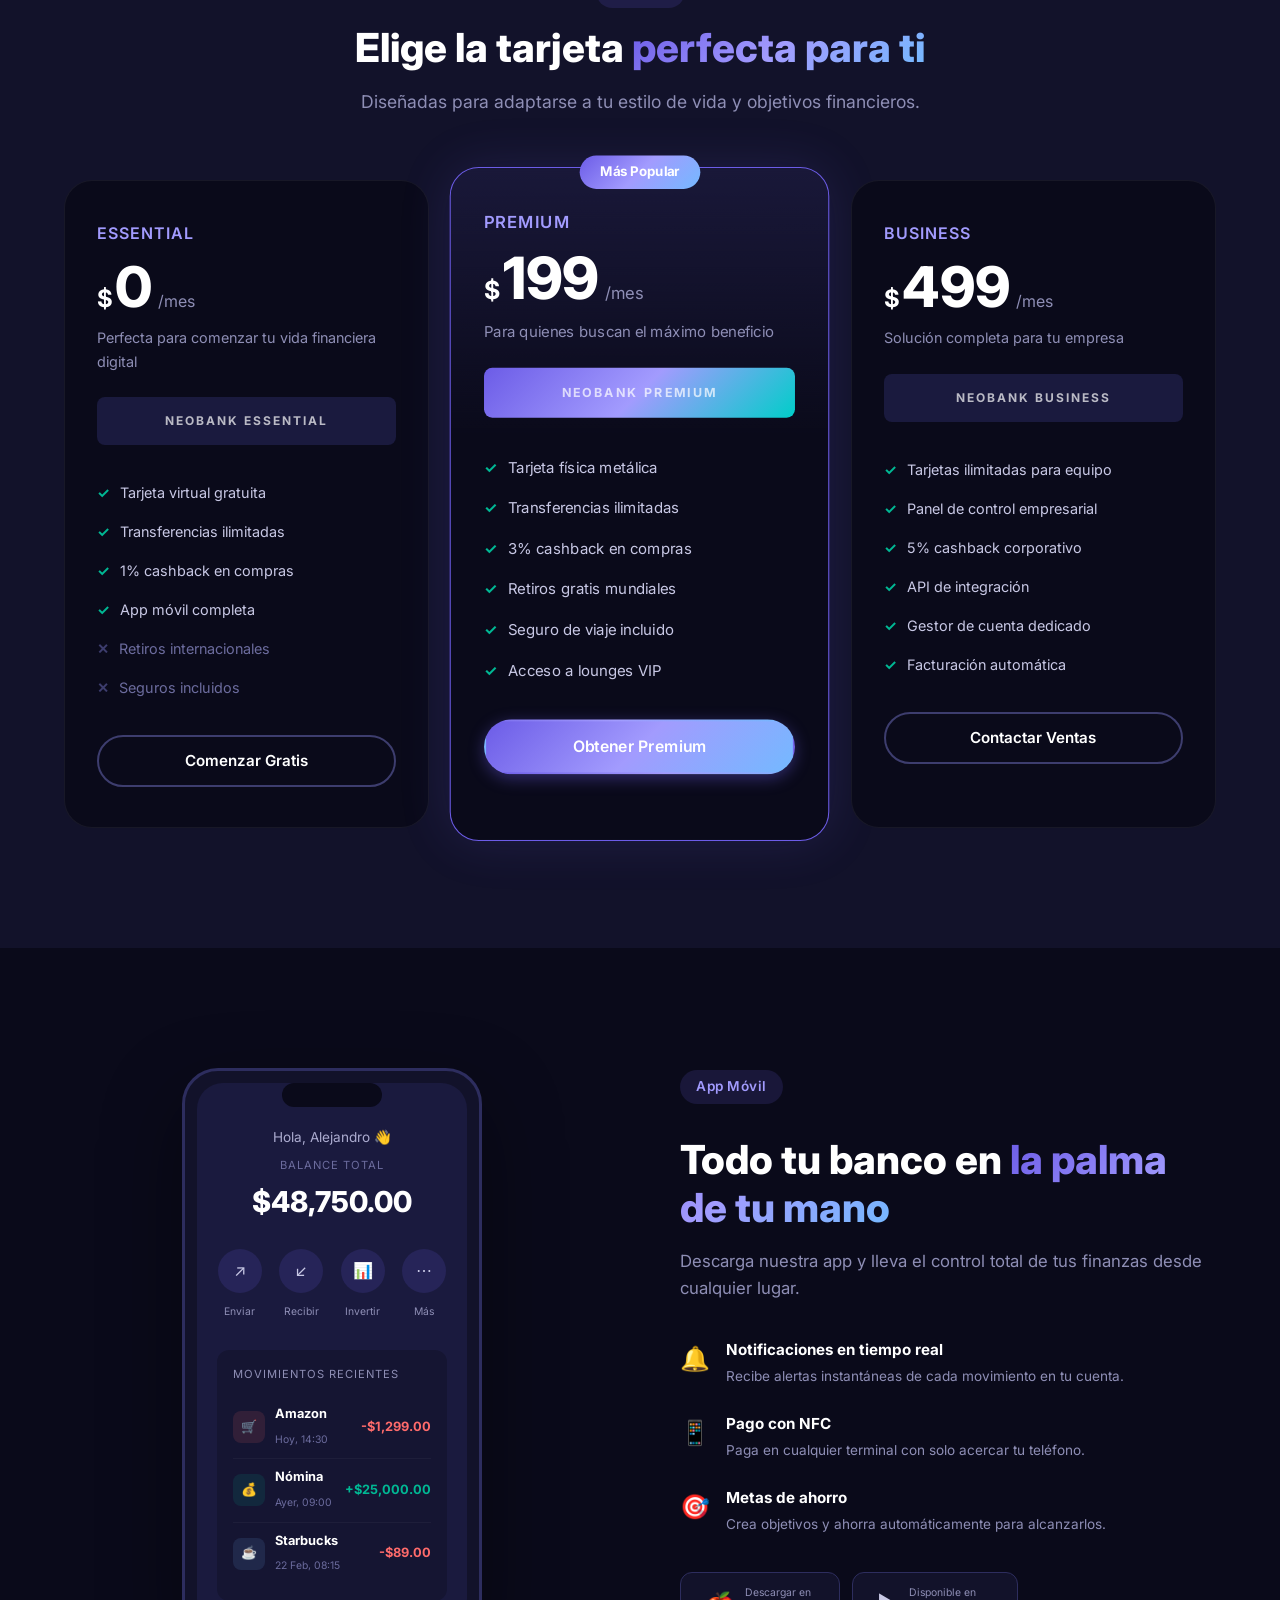
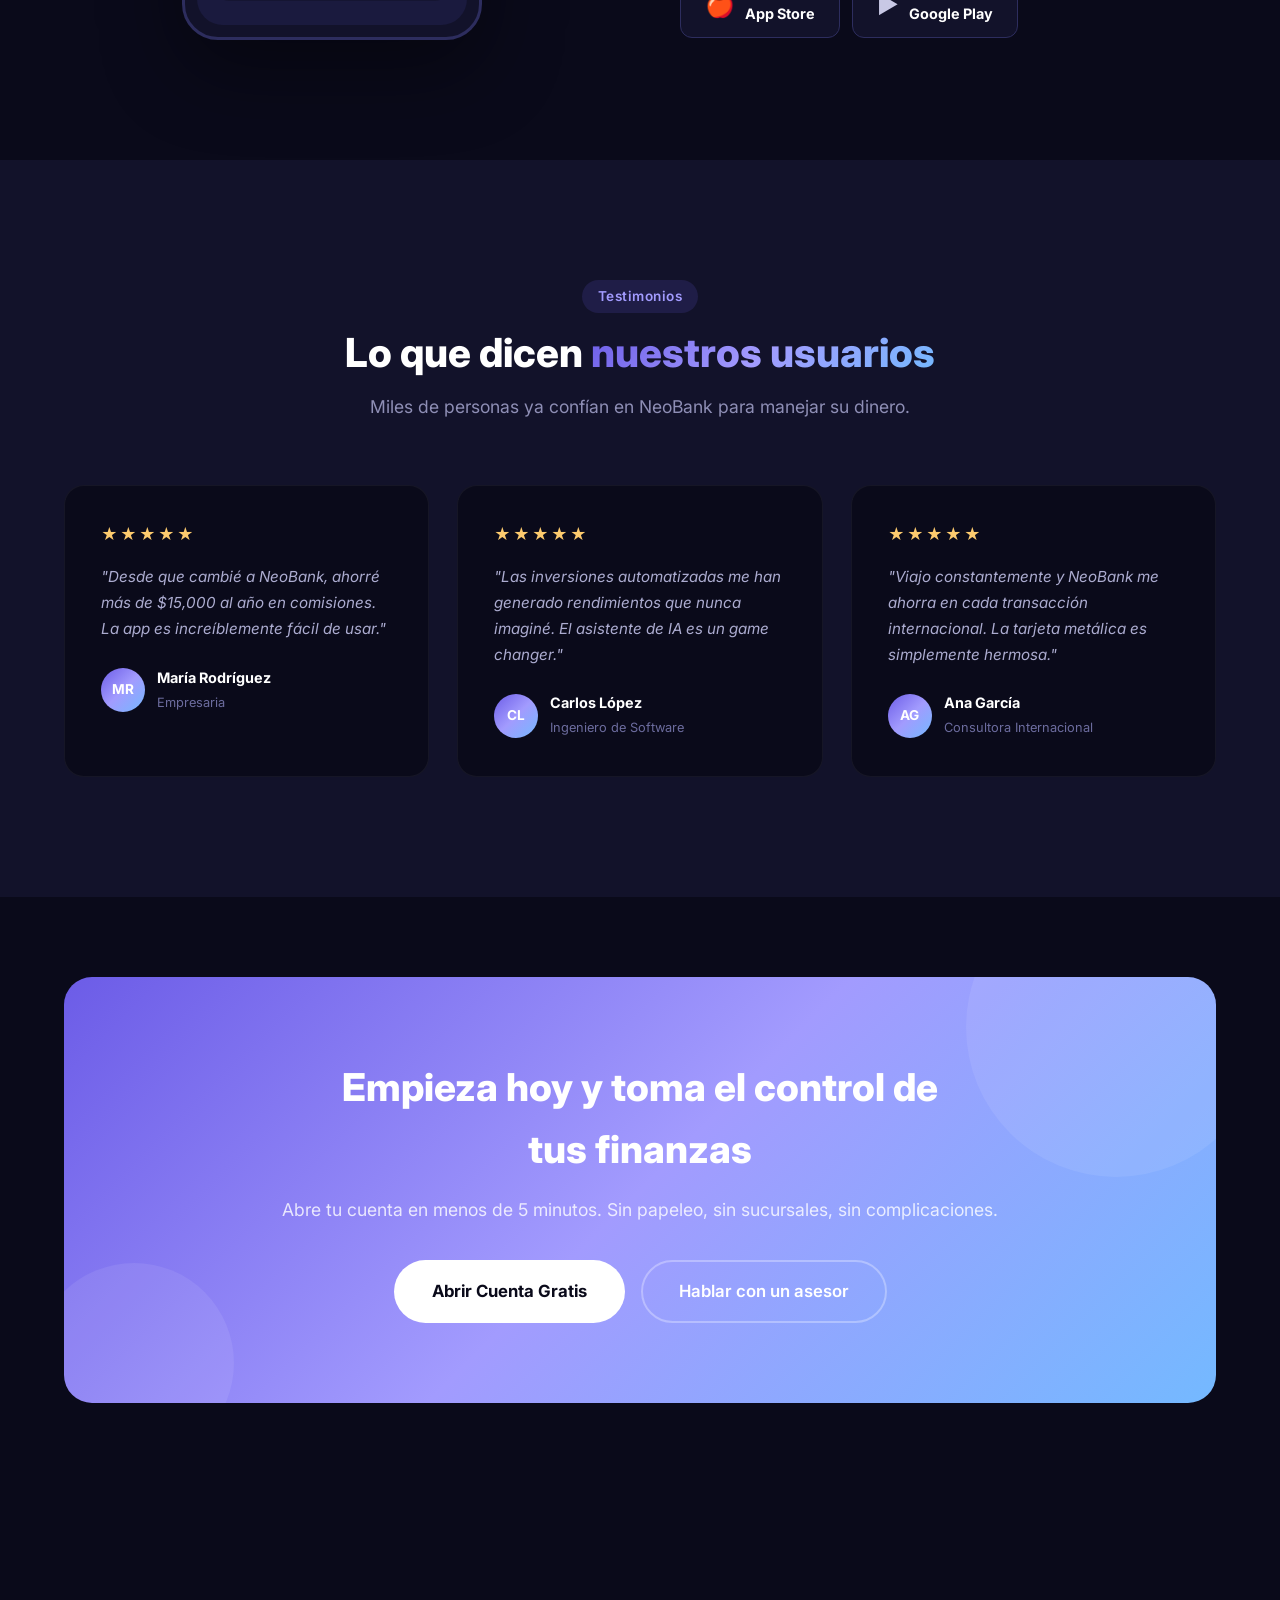
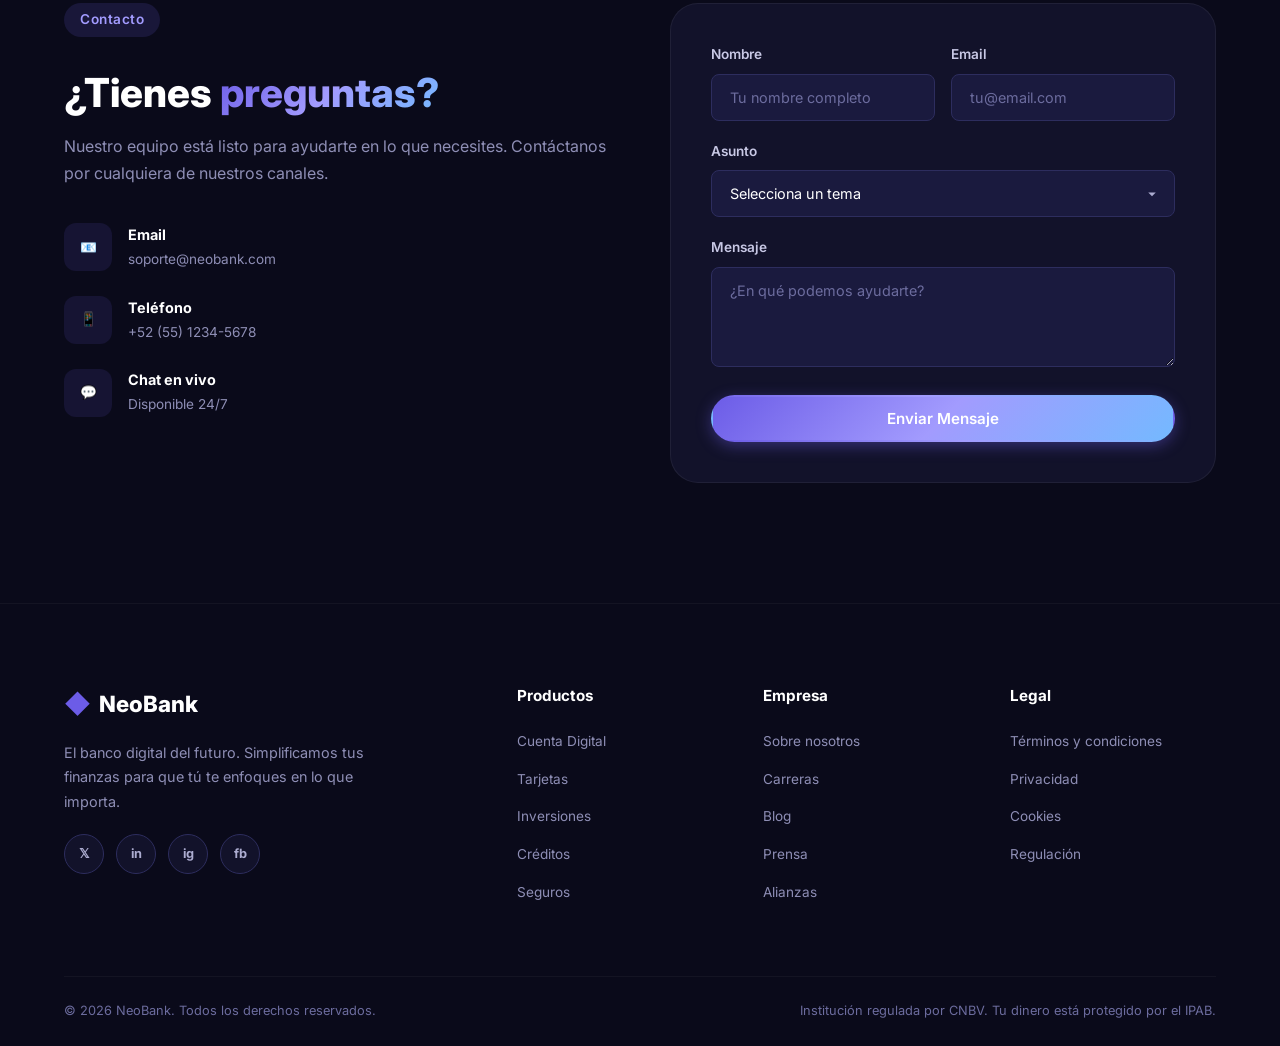
==== commit bf89cf49: "se agrego seccion inversionista moderno" ====
--- a/index.html
+++ b/index.html
@@ -18,6 +18,7 @@
             <ul class="nav-links">
                 <li><a href="#inicio">Inicio</a></li>
                 <li><a href="#servicios">Servicios</a></li>
+                <li><a href="#inversiones">Inversiones</a></li>
                 <li><a href="#tarjetas">Tarjetas</a></li>
                 <li><a href="#app">App Móvil</a></li>
                 <li><a href="#testimonios">Testimonios</a></li>
@@ -179,6 +180,335 @@
                     <h3>Asistente financiero IA</h3>
                     <p>Recibe recomendaciones personalizadas y automatiza tus ahorros con inteligencia artificial.</p>
                     <a href="#" class="service-link">Conocer más →</a>
+                </div>
+            </div>
+        </div>
+    </section>
+
+    <!-- ========== INVERSIONES ========== -->
+    <section class="invest-section" id="inversiones">
+        <div class="container">
+            <div class="section-header">
+                <span class="section-tag">Inversiones</span>
+                <h2>Haz crecer tu dinero en <span class="gradient-text">la bolsa de valores</span></h2>
+                <p>Analiza el mercado, simula rendimientos y construye el portafolio perfecto con herramientas profesionales.</p>
+            </div>
+
+            <!-- Market Ticker -->
+            <div class="market-ticker">
+                <div class="ticker-item ticker-up">
+                    <span class="ticker-symbol">AAPL</span>
+                    <span class="ticker-price">$198.45</span>
+                    <span class="ticker-change">▲ +2.34%</span>
+                </div>
+                <div class="ticker-item ticker-up">
+                    <span class="ticker-symbol">MSFT</span>
+                    <span class="ticker-price">$425.80</span>
+                    <span class="ticker-change">▲ +1.12%</span>
+                </div>
+                <div class="ticker-item ticker-down">
+                    <span class="ticker-symbol">TSLA</span>
+                    <span class="ticker-price">$245.30</span>
+                    <span class="ticker-change">▼ -0.87%</span>
+                </div>
+                <div class="ticker-item ticker-up">
+                    <span class="ticker-symbol">NVDA</span>
+                    <span class="ticker-price">$875.20</span>
+                    <span class="ticker-change">▲ +3.56%</span>
+                </div>
+                <div class="ticker-item ticker-up">
+                    <span class="ticker-symbol">AMZN</span>
+                    <span class="ticker-price">$186.50</span>
+                    <span class="ticker-change">▲ +0.95%</span>
+                </div>
+                <div class="ticker-item ticker-down">
+                    <span class="ticker-symbol">META</span>
+                    <span class="ticker-price">$512.10</span>
+                    <span class="ticker-change">▼ -0.42%</span>
+                </div>
+                <div class="ticker-item ticker-up">
+                    <span class="ticker-symbol">S&P 500</span>
+                    <span class="ticker-price">5,234.18</span>
+                    <span class="ticker-change">▲ +0.78%</span>
+                </div>
+            </div>
+
+            <div class="invest-grid">
+                <!-- LEFT: Charts & Market -->
+                <div class="invest-charts">
+                    <!-- Main Chart -->
+                    <div class="chart-card">
+                        <div class="chart-header">
+                            <div>
+                                <h3>S&P 500</h3>
+                                <span class="chart-price">5,234.18 <span class="chart-change-up">+0.78%</span></span>
+                            </div>
+                            <div class="chart-tabs">
+                                <button class="chart-tab">1D</button>
+                                <button class="chart-tab">1S</button>
+                                <button class="chart-tab active">1M</button>
+                                <button class="chart-tab">6M</button>
+                                <button class="chart-tab">1A</button>
+                                <button class="chart-tab">5A</button>
+                            </div>
+                        </div>
+                        <div class="chart-area">
+                            <svg class="stock-chart" viewBox="0 0 600 200" preserveAspectRatio="none">
+                                <defs>
+                                    <linearGradient id="chartGradient" x1="0" y1="0" x2="0" y2="1">
+                                        <stop offset="0%" stop-color="#6c5ce7" stop-opacity="0.3"/>
+                                        <stop offset="100%" stop-color="#6c5ce7" stop-opacity="0.0"/>
+                                    </linearGradient>
+                                </defs>
+                                <!-- Grid lines -->
+                                <line x1="0" y1="40" x2="600" y2="40" stroke="rgba(255,255,255,0.04)" stroke-width="1"/>
+                                <line x1="0" y1="80" x2="600" y2="80" stroke="rgba(255,255,255,0.04)" stroke-width="1"/>
+                                <line x1="0" y1="120" x2="600" y2="120" stroke="rgba(255,255,255,0.04)" stroke-width="1"/>
+                                <line x1="0" y1="160" x2="600" y2="160" stroke="rgba(255,255,255,0.04)" stroke-width="1"/>
+                                <!-- Area fill -->
+                                <path d="M0,160 C30,155 60,140 90,135 C120,130 150,125 180,110 C210,95 240,100 270,85 C300,70 330,90 360,75 C390,60 420,65 450,50 C480,35 510,45 540,30 C570,20 590,15 600,10 L600,200 L0,200 Z" fill="url(#chartGradient)"/>
+                                <!-- Line -->
+                                <path d="M0,160 C30,155 60,140 90,135 C120,130 150,125 180,110 C210,95 240,100 270,85 C300,70 330,90 360,75 C390,60 420,65 450,50 C480,35 510,45 540,30 C570,20 590,15 600,10" fill="none" stroke="#6c5ce7" stroke-width="2.5" stroke-linecap="round"/>
+                                <!-- Current point -->
+                                <circle cx="600" cy="10" r="5" fill="#6c5ce7"/>
+                                <circle cx="600" cy="10" r="8" fill="#6c5ce7" opacity="0.3">
+                                    <animate attributeName="r" values="8;14;8" dur="2s" repeatCount="indefinite"/>
+                                    <animate attributeName="opacity" values="0.3;0;0.3" dur="2s" repeatCount="indefinite"/>
+                                </circle>
+                            </svg>
+                            <div class="chart-labels">
+                                <span>Ene</span><span>Feb</span><span>Mar</span><span>Abr</span><span>May</span><span>Jun</span>
+                            </div>
+                        </div>
+                    </div>
+
+                    <!-- Popular Stocks -->
+                    <div class="stocks-grid">
+                        <div class="stock-card">
+                            <div class="stock-info">
+                                <div class="stock-icon stock-icon-blue">AAPL</div>
+                                <div>
+                                    <strong>Apple Inc.</strong>
+                                    <span>NASDAQ</span>
+                                </div>
+                            </div>
+                            <div class="stock-chart-mini">
+                                <svg viewBox="0 0 80 32" preserveAspectRatio="none">
+                                    <path d="M0,28 C10,25 20,20 30,18 C40,16 50,22 60,12 C70,8 75,5 80,4" fill="none" stroke="#00b894" stroke-width="2"/>
+                                </svg>
+                            </div>
+                            <div class="stock-price-info">
+                                <strong>$198.45</strong>
+                                <span class="stock-up">+2.34%</span>
+                            </div>
+                        </div>
+                        <div class="stock-card">
+                            <div class="stock-info">
+                                <div class="stock-icon stock-icon-green">NVDA</div>
+                                <div>
+                                    <strong>NVIDIA Corp.</strong>
+                                    <span>NASDAQ</span>
+                                </div>
+                            </div>
+                            <div class="stock-chart-mini">
+                                <svg viewBox="0 0 80 32" preserveAspectRatio="none">
+                                    <path d="M0,30 C10,26 20,22 30,15 C40,10 50,12 60,6 C70,3 75,2 80,1" fill="none" stroke="#00b894" stroke-width="2"/>
+                                </svg>
+                            </div>
+                            <div class="stock-price-info">
+                                <strong>$875.20</strong>
+                                <span class="stock-up">+3.56%</span>
+                            </div>
+                        </div>
+                        <div class="stock-card">
+                            <div class="stock-info">
+                                <div class="stock-icon stock-icon-red">TSLA</div>
+                                <div>
+                                    <strong>Tesla Inc.</strong>
+                                    <span>NASDAQ</span>
+                                </div>
+                            </div>
+                            <div class="stock-chart-mini">
+                                <svg viewBox="0 0 80 32" preserveAspectRatio="none">
+                                    <path d="M0,8 C10,10 20,14 30,16 C40,18 50,15 60,22 C70,26 75,28 80,28" fill="none" stroke="#ff6b6b" stroke-width="2"/>
+                                </svg>
+                            </div>
+                            <div class="stock-price-info">
+                                <strong>$245.30</strong>
+                                <span class="stock-down">-0.87%</span>
+                            </div>
+                        </div>
+                        <div class="stock-card">
+                            <div class="stock-info">
+                                <div class="stock-icon stock-icon-purple">MSFT</div>
+                                <div>
+                                    <strong>Microsoft Corp.</strong>
+                                    <span>NASDAQ</span>
+                                </div>
+                            </div>
+                            <div class="stock-chart-mini">
+                                <svg viewBox="0 0 80 32" preserveAspectRatio="none">
+                                    <path d="M0,26 C10,24 20,20 30,17 C40,14 50,16 60,10 C70,6 75,5 80,3" fill="none" stroke="#00b894" stroke-width="2"/>
+                                </svg>
+                            </div>
+                            <div class="stock-price-info">
+                                <strong>$425.80</strong>
+                                <span class="stock-up">+1.12%</span>
+                            </div>
+                        </div>
+                    </div>
+                </div>
+
+                <!-- RIGHT: Calculator -->
+                <div class="invest-calculator">
+                    <div class="calc-card">
+                        <div class="calc-header">
+                            <span class="calc-icon">🧮</span>
+                            <h3>Simulador de Inversión</h3>
+                            <p>Calcula el crecimiento potencial de tu inversión en la bolsa de valores.</p>
+                        </div>
+
+                        <div class="calc-form">
+                            <div class="calc-group">
+                                <label>Monto inicial de inversión</label>
+                                <div class="calc-input-wrapper">
+                                    <span class="calc-prefix">$</span>
+                                    <input type="number" id="investAmount" value="50000" min="1000" step="1000">
+                                    <span class="calc-suffix">MXN</span>
+                                </div>
+                            </div>
+                            <div class="calc-group">
+                                <label>Aportación mensual</label>
+                                <div class="calc-input-wrapper">
+                                    <span class="calc-prefix">$</span>
+                                    <input type="number" id="monthlyContrib" value="5000" min="0" step="500">
+                                    <span class="calc-suffix">MXN</span>
+                                </div>
+                            </div>
+                            <div class="calc-group">
+                                <label>Plazo de inversión: <strong id="yearsLabel">5 años</strong></label>
+                                <input type="range" id="investYears" min="1" max="30" value="5" class="calc-slider">
+                                <div class="slider-labels">
+                                    <span>1 año</span>
+                                    <span>15 años</span>
+                                    <span>30 años</span>
+                                </div>
+                            </div>
+                            <div class="calc-group">
+                                <label>Rendimiento anual estimado: <strong id="rateLabel">10%</strong></label>
+                                <input type="range" id="investRate" min="1" max="30" value="10" class="calc-slider">
+                                <div class="slider-labels">
+                                    <span>1% Conservador</span>
+                                    <span>15%</span>
+                                    <span>30% Agresivo</span>
+                                </div>
+                            </div>
+                            <div class="calc-group">
+                                <label>Tipo de portafolio</label>
+                                <div class="portfolio-options">
+                                    <button class="portfolio-btn" data-rate="6" onclick="selectPortfolio(this, 6)">
+                                        <span class="port-icon">🛡️</span>
+                                        <strong>Conservador</strong>
+                                        <small>~6% anual</small>
+                                    </button>
+                                    <button class="portfolio-btn active" data-rate="10" onclick="selectPortfolio(this, 10)">
+                                        <span class="port-icon">⚖️</span>
+                                        <strong>Moderado</strong>
+                                        <small>~10% anual</small>
+                                    </button>
+                                    <button class="portfolio-btn" data-rate="18" onclick="selectPortfolio(this, 18)">
+                                        <span class="port-icon">🚀</span>
+                                        <strong>Agresivo</strong>
+                                        <small>~18% anual</small>
+                                    </button>
+                                </div>
+                            </div>
+                        </div>
+
+                        <!-- Results -->
+                        <div class="calc-results">
+                            <div class="result-chart">
+                                <div class="result-bar-group">
+                                    <div class="result-bar bar-invested" id="barInvested">
+                                        <span class="bar-tooltip" id="barInvestedLabel">$350,000</span>
+                                    </div>
+                                    <div class="result-bar bar-earnings" id="barEarnings">
+                                        <span class="bar-tooltip" id="barEarningsLabel">$194,528</span>
+                                    </div>
+                                </div>
+                                <div class="result-bar-labels">
+                                    <span>Tu inversión</span>
+                                    <span>Ganancias</span>
+                                </div>
+                            </div>
+                            <div class="result-details">
+                                <div class="result-item result-main">
+                                    <span class="result-label">Valor total estimado</span>
+                                    <span class="result-value" id="resultTotal">$544,528</span>
+                                </div>
+                                <div class="result-item">
+                                    <span class="result-label">Total invertido</span>
+                                    <span class="result-value result-muted" id="resultInvested">$350,000</span>
+                                </div>
+                                <div class="result-item">
+                                    <span class="result-label">Ganancias generadas</span>
+                                    <span class="result-value result-green" id="resultEarnings">$194,528</span>
+                                </div>
+                                <div class="result-item">
+                                    <span class="result-label">Rendimiento total</span>
+                                    <span class="result-value result-green" id="resultPercent">+55.6%</span>
+                                </div>
+                            </div>
+                        </div>
+
+                        <a href="#" class="btn btn-primary btn-block">Comenzar a Invertir</a>
+                        <p class="calc-disclaimer">* Los rendimientos son estimados y no garantizan resultados futuros. Invertir implica riesgos.</p>
+                    </div>
+
+                    <!-- Portfolio Breakdown -->
+                    <div class="portfolio-card">
+                        <h4>Distribución sugerida del portafolio</h4>
+                        <div class="donut-chart">
+                            <svg viewBox="0 0 120 120">
+                                <circle cx="60" cy="60" r="50" fill="none" stroke="#2d2d5e" stroke-width="12"/>
+                                <circle cx="60" cy="60" r="50" fill="none" stroke="#6c5ce7" stroke-width="12" stroke-dasharray="110 204" stroke-dashoffset="0" transform="rotate(-90 60 60)"/>
+                                <circle cx="60" cy="60" r="50" fill="none" stroke="#00cec9" stroke-width="12" stroke-dasharray="70 244" stroke-dashoffset="-110" transform="rotate(-90 60 60)"/>
+                                <circle cx="60" cy="60" r="50" fill="none" stroke="#74b9ff" stroke-width="12" stroke-dasharray="50 264" stroke-dashoffset="-180" transform="rotate(-90 60 60)"/>
+                                <circle cx="60" cy="60" r="50" fill="none" stroke="#fdcb6e" stroke-width="12" stroke-dasharray="34 280" stroke-dashoffset="-230" transform="rotate(-90 60 60)"/>
+                            </svg>
+                            <div class="donut-center">
+                                <strong>100%</strong>
+                                <small>Diversificado</small>
+                            </div>
+                        </div>
+                        <div class="portfolio-legend">
+                            <div class="legend-item">
+                                <span class="legend-dot" style="background:#6c5ce7"></span>
+                                <span>Acciones EE.UU.</span>
+                                <strong>35%</strong>
+                            </div>
+                            <div class="legend-item">
+                                <span class="legend-dot" style="background:#00cec9"></span>
+                                <span>Acciones Int.</span>
+                                <strong>22%</strong>
+                            </div>
+                            <div class="legend-item">
+                                <span class="legend-dot" style="background:#74b9ff"></span>
+                                <span>Bonos</span>
+                                <strong>16%</strong>
+                            </div>
+                            <div class="legend-item">
+                                <span class="legend-dot" style="background:#fdcb6e"></span>
+                                <span>Bienes Raíces</span>
+                                <strong>11%</strong>
+                            </div>
+                            <div class="legend-item">
+                                <span class="legend-dot" style="background:#2d2d5e"></span>
+                                <span>Cripto & Otros</span>
+                                <strong>16%</strong>
+                            </div>
+                        </div>
+                    </div>
                 </div>
             </div>
         </div>
@@ -557,5 +887,76 @@
         </div>
     </footer>
 
+    <!-- ========== INVESTMENT CALCULATOR JS ========== -->
+    <script>
+        // Investment Calculator
+        const amountInput = document.getElementById('investAmount');
+        const monthlyInput = document.getElementById('monthlyContrib');
+        const yearsSlider = document.getElementById('investYears');
+        const rateSlider = document.getElementById('investRate');
+        const yearsLabel = document.getElementById('yearsLabel');
+        const rateLabel = document.getElementById('rateLabel');
+
+        function formatCurrency(num) {
+            return '$' + Math.round(num).toLocaleString('es-MX');
+        }
+
+        function calculateInvestment() {
+            const initial = parseFloat(amountInput.value) || 0;
+            const monthly = parseFloat(monthlyInput.value) || 0;
+            const years = parseInt(yearsSlider.value);
+            const annualRate = parseFloat(rateSlider.value) / 100;
+            const monthlyRate = annualRate / 12;
+            const months = years * 12;
+
+            // Future value calculation: compound interest + monthly contributions
+            let futureValue = initial * Math.pow(1 + monthlyRate, months);
+            if (monthlyRate > 0) {
+                futureValue += monthly * ((Math.pow(1 + monthlyRate, months) - 1) / monthlyRate);
+            } else {
+                futureValue += monthly * months;
+            }
+
+            const totalInvested = initial + (monthly * months);
+            const earnings = futureValue - totalInvested;
+            const totalPercent = totalInvested > 0 ? ((earnings / totalInvested) * 100) : 0;
+
+            // Update labels
+            yearsLabel.textContent = years + (years === 1 ? ' año' : ' años');
+            rateLabel.textContent = rateSlider.value + '%';
+
+            // Update results
+            document.getElementById('resultTotal').textContent = formatCurrency(futureValue);
+            document.getElementById('resultInvested').textContent = formatCurrency(totalInvested);
+            document.getElementById('resultEarnings').textContent = formatCurrency(earnings);
+            document.getElementById('resultPercent').textContent = '+' + totalPercent.toFixed(1) + '%';
+
+            // Update bars
+            const maxVal = futureValue;
+            const investedPct = (totalInvested / maxVal) * 100;
+            const earningsPct = (earnings / maxVal) * 100;
+            document.getElementById('barInvested').style.height = Math.max(investedPct, 5) + '%';
+            document.getElementById('barEarnings').style.height = Math.max(earningsPct, 5) + '%';
+            document.getElementById('barInvestedLabel').textContent = formatCurrency(totalInvested);
+            document.getElementById('barEarningsLabel').textContent = formatCurrency(earnings);
+        }
+
+        function selectPortfolio(btn, rate) {
+            document.querySelectorAll('.portfolio-btn').forEach(b => b.classList.remove('active'));
+            btn.classList.add('active');
+            rateSlider.value = rate;
+            calculateInvestment();
+        }
+
+        // Event listeners
+        amountInput.addEventListener('input', calculateInvestment);
+        monthlyInput.addEventListener('input', calculateInvestment);
+        yearsSlider.addEventListener('input', calculateInvestment);
+        rateSlider.addEventListener('input', calculateInvestment);
+
+        // Initial calculation
+        calculateInvestment();
+    </script>
+
 </body>
 </html>
--- a/styles.css
+++ b/styles.css
@@ -1629,3 +1629,716 @@
         gap: 24px;
     }
 }
+
+/* ==========================================
+   INVERSIONES SECTION
+   ========================================== */
+.invest-section {
+    padding: 120px 0;
+    background: var(--dark-2);
+}
+
+/* ---------- Market Ticker ---------- */
+.market-ticker {
+    display: flex;
+    gap: 12px;
+    overflow-x: auto;
+    padding-bottom: 12px;
+    margin-bottom: 40px;
+    scrollbar-width: thin;
+    scrollbar-color: var(--gray-800) transparent;
+}
+
+.market-ticker::-webkit-scrollbar {
+    height: 4px;
+}
+
+.market-ticker::-webkit-scrollbar-thumb {
+    background: var(--gray-800);
+    border-radius: 4px;
+}
+
+.ticker-item {
+    display: flex;
+    align-items: center;
+    gap: 12px;
+    background: var(--dark);
+    border: 1px solid rgba(255,255,255,0.05);
+    border-radius: var(--radius-md);
+    padding: 12px 20px;
+    white-space: nowrap;
+    flex-shrink: 0;
+    transition: var(--transition);
+}
+
+.ticker-item:hover {
+    border-color: rgba(108, 92, 231, 0.3);
+}
+
+.ticker-symbol {
+    font-size: 0.8rem;
+    font-weight: 800;
+    color: var(--white);
+    background: var(--dark-3);
+    padding: 4px 10px;
+    border-radius: 6px;
+}
+
+.ticker-price {
+    font-size: 0.9rem;
+    font-weight: 600;
+    color: var(--white);
+}
+
+.ticker-change {
+    font-size: 0.8rem;
+    font-weight: 700;
+}
+
+.ticker-up .ticker-change {
+    color: var(--green);
+}
+
+.ticker-down .ticker-change {
+    color: var(--red);
+}
+
+/* ---------- Invest Grid ---------- */
+.invest-grid {
+    display: grid;
+    grid-template-columns: 1fr 1fr;
+    gap: 28px;
+    align-items: start;
+}
+
+/* ---------- Chart Card ---------- */
+.chart-card {
+    background: var(--dark);
+    border: 1px solid rgba(255,255,255,0.06);
+    border-radius: var(--radius-lg);
+    padding: 28px;
+    margin-bottom: 28px;
+}
+
+.chart-header {
+    display: flex;
+    justify-content: space-between;
+    align-items: flex-start;
+    margin-bottom: 24px;
+    flex-wrap: wrap;
+    gap: 12px;
+}
+
+.chart-header h3 {
+    font-size: 1.2rem;
+    font-weight: 700;
+    color: var(--white);
+    margin-bottom: 4px;
+}
+
+.chart-price {
+    font-size: 1.5rem;
+    font-weight: 800;
+    color: var(--white);
+}
+
+.chart-change-up {
+    font-size: 0.9rem;
+    color: var(--green);
+    font-weight: 600;
+}
+
+.chart-change-down {
+    font-size: 0.9rem;
+    color: var(--red);
+    font-weight: 600;
+}
+
+.chart-tabs {
+    display: flex;
+    gap: 4px;
+    background: var(--dark-3);
+    border-radius: var(--radius-sm);
+    padding: 4px;
+}
+
+.chart-tab {
+    background: none;
+    border: none;
+    color: var(--gray-500);
+    font-size: 0.75rem;
+    font-weight: 600;
+    padding: 6px 12px;
+    border-radius: 6px;
+    cursor: pointer;
+    font-family: inherit;
+    transition: var(--transition);
+}
+
+.chart-tab:hover {
+    color: var(--white);
+}
+
+.chart-tab.active {
+    background: var(--primary);
+    color: var(--white);
+}
+
+.chart-area {
+    position: relative;
+}
+
+.stock-chart {
+    width: 100%;
+    height: 200px;
+}
+
+.chart-labels {
+    display: flex;
+    justify-content: space-between;
+    margin-top: 8px;
+    font-size: 0.7rem;
+    color: var(--gray-600);
+}
+
+/* ---------- Stocks Grid ---------- */
+.stocks-grid {
+    display: grid;
+    grid-template-columns: 1fr 1fr;
+    gap: 12px;
+}
+
+.stock-card {
+    background: var(--dark);
+    border: 1px solid rgba(255,255,255,0.06);
+    border-radius: var(--radius-md);
+    padding: 18px;
+    transition: var(--transition);
+}
+
+.stock-card:hover {
+    border-color: rgba(108, 92, 231, 0.3);
+    transform: translateY(-2px);
+}
+
+.stock-info {
+    display: flex;
+    align-items: center;
+    gap: 10px;
+    margin-bottom: 12px;
+}
+
+.stock-icon {
+    width: 36px;
+    height: 36px;
+    border-radius: 8px;
+    display: flex;
+    align-items: center;
+    justify-content: center;
+    font-size: 0.55rem;
+    font-weight: 800;
+    color: var(--white);
+    flex-shrink: 0;
+    letter-spacing: 0.5px;
+}
+
+.stock-icon-blue { background: rgba(116, 185, 255, 0.2); }
+.stock-icon-green { background: rgba(0, 184, 148, 0.2); }
+.stock-icon-red { background: rgba(255, 107, 107, 0.2); }
+.stock-icon-purple { background: rgba(108, 92, 231, 0.2); }
+
+.stock-info strong {
+    display: block;
+    font-size: 0.8rem;
+    color: var(--white);
+}
+
+.stock-info span {
+    font-size: 0.65rem;
+    color: var(--gray-600);
+}
+
+.stock-chart-mini {
+    height: 32px;
+    margin-bottom: 10px;
+}
+
+.stock-chart-mini svg {
+    width: 100%;
+    height: 100%;
+}
+
+.stock-price-info {
+    display: flex;
+    justify-content: space-between;
+    align-items: center;
+}
+
+.stock-price-info strong {
+    font-size: 0.9rem;
+    color: var(--white);
+}
+
+.stock-up {
+    color: var(--green);
+    font-size: 0.8rem;
+    font-weight: 700;
+}
+
+.stock-down {
+    color: var(--red);
+    font-size: 0.8rem;
+    font-weight: 700;
+}
+
+/* ---------- Calculator Card ---------- */
+.calc-card {
+    background: var(--dark);
+    border: 1px solid rgba(108, 92, 231, 0.2);
+    border-radius: var(--radius-xl);
+    padding: 36px;
+    margin-bottom: 28px;
+    box-shadow: 0 0 60px rgba(108, 92, 231, 0.08);
+}
+
+.calc-header {
+    text-align: center;
+    margin-bottom: 28px;
+}
+
+.calc-icon {
+    font-size: 2rem;
+    display: block;
+    margin-bottom: 8px;
+}
+
+.calc-header h3 {
+    font-size: 1.3rem;
+    font-weight: 700;
+    color: var(--white);
+    margin-bottom: 8px;
+}
+
+.calc-header p {
+    font-size: 0.85rem;
+    color: var(--gray-500);
+}
+
+.calc-form {
+    display: flex;
+    flex-direction: column;
+    gap: 20px;
+    margin-bottom: 28px;
+}
+
+.calc-group label {
+    display: block;
+    font-size: 0.8rem;
+    font-weight: 600;
+    color: var(--gray-400);
+    margin-bottom: 8px;
+}
+
+.calc-group label strong {
+    color: var(--primary-light);
+}
+
+.calc-input-wrapper {
+    display: flex;
+    align-items: center;
+    background: var(--dark-3);
+    border: 1px solid var(--gray-800);
+    border-radius: var(--radius-sm);
+    padding: 0 14px;
+    transition: var(--transition);
+}
+
+.calc-input-wrapper:focus-within {
+    border-color: var(--primary);
+    box-shadow: 0 0 0 3px rgba(108, 92, 231, 0.15);
+}
+
+.calc-prefix {
+    color: var(--gray-500);
+    font-weight: 700;
+    font-size: 1rem;
+    margin-right: 4px;
+}
+
+.calc-suffix {
+    color: var(--gray-600);
+    font-size: 0.75rem;
+    font-weight: 600;
+    margin-left: 4px;
+}
+
+.calc-input-wrapper input {
+    flex: 1;
+    background: none;
+    border: none;
+    color: var(--white);
+    font-size: 1.1rem;
+    font-weight: 700;
+    padding: 14px 4px;
+    font-family: inherit;
+    outline: none;
+    width: 100%;
+    -moz-appearance: textfield;
+}
+
+.calc-input-wrapper input::-webkit-outer-spin-button,
+.calc-input-wrapper input::-webkit-inner-spin-button {
+    -webkit-appearance: none;
+    margin: 0;
+}
+
+/* ---------- Range Slider ---------- */
+.calc-slider {
+    -webkit-appearance: none;
+    appearance: none;
+    width: 100%;
+    height: 6px;
+    border-radius: 3px;
+    background: var(--dark-3);
+    outline: none;
+    cursor: pointer;
+}
+
+.calc-slider::-webkit-slider-thumb {
+    -webkit-appearance: none;
+    appearance: none;
+    width: 22px;
+    height: 22px;
+    border-radius: 50%;
+    background: var(--primary);
+    cursor: pointer;
+    box-shadow: 0 0 10px rgba(108, 92, 231, 0.5);
+    transition: var(--transition);
+}
+
+.calc-slider::-webkit-slider-thumb:hover {
+    transform: scale(1.2);
+    box-shadow: 0 0 20px rgba(108, 92, 231, 0.6);
+}
+
+.calc-slider::-moz-range-thumb {
+    width: 22px;
+    height: 22px;
+    border-radius: 50%;
+    background: var(--primary);
+    cursor: pointer;
+    border: none;
+    box-shadow: 0 0 10px rgba(108, 92, 231, 0.5);
+}
+
+.slider-labels {
+    display: flex;
+    justify-content: space-between;
+    font-size: 0.65rem;
+    color: var(--gray-600);
+    margin-top: 6px;
+}
+
+/* ---------- Portfolio Selector ---------- */
+.portfolio-options {
+    display: grid;
+    grid-template-columns: repeat(3, 1fr);
+    gap: 8px;
+}
+
+.portfolio-btn {
+    background: var(--dark-3);
+    border: 2px solid var(--gray-800);
+    border-radius: var(--radius-md);
+    padding: 14px 8px;
+    text-align: center;
+    cursor: pointer;
+    transition: var(--transition);
+    font-family: inherit;
+}
+
+.portfolio-btn:hover {
+    border-color: var(--primary);
+}
+
+.portfolio-btn.active {
+    border-color: var(--primary);
+    background: rgba(108, 92, 231, 0.1);
+    box-shadow: 0 0 20px rgba(108, 92, 231, 0.15);
+}
+
+.port-icon {
+    display: block;
+    font-size: 1.3rem;
+    margin-bottom: 4px;
+}
+
+.portfolio-btn strong {
+    display: block;
+    font-size: 0.75rem;
+    color: var(--white);
+    margin-bottom: 2px;
+}
+
+.portfolio-btn small {
+    font-size: 0.65rem;
+    color: var(--gray-500);
+}
+
+/* ---------- Calculator Results ---------- */
+.calc-results {
+    background: var(--dark-3);
+    border: 1px solid rgba(255,255,255,0.05);
+    border-radius: var(--radius-lg);
+    padding: 28px;
+    margin-bottom: 24px;
+}
+
+.result-chart {
+    display: flex;
+    flex-direction: column;
+    align-items: center;
+    margin-bottom: 24px;
+}
+
+.result-bar-group {
+    display: flex;
+    align-items: flex-end;
+    gap: 16px;
+    height: 120px;
+    margin-bottom: 8px;
+}
+
+.result-bar {
+    width: 80px;
+    border-radius: var(--radius-sm) var(--radius-sm) 0 0;
+    position: relative;
+    transition: height 0.6s cubic-bezier(0.4, 0, 0.2, 1);
+    min-height: 20px;
+}
+
+.bar-invested {
+    background: linear-gradient(180deg, var(--primary-light), var(--primary));
+}
+
+.bar-earnings {
+    background: linear-gradient(180deg, var(--accent), var(--green));
+}
+
+.bar-tooltip {
+    position: absolute;
+    top: -28px;
+    left: 50%;
+    transform: translateX(-50%);
+    font-size: 0.7rem;
+    font-weight: 700;
+    color: var(--white);
+    white-space: nowrap;
+    background: var(--dark);
+    padding: 4px 8px;
+    border-radius: 4px;
+}
+
+.result-bar-labels {
+    display: flex;
+    gap: 16px;
+}
+
+.result-bar-labels span {
+    width: 80px;
+    text-align: center;
+    font-size: 0.7rem;
+    color: var(--gray-500);
+}
+
+.result-details {
+    display: flex;
+    flex-direction: column;
+    gap: 12px;
+}
+
+.result-item {
+    display: flex;
+    justify-content: space-between;
+    align-items: center;
+    padding: 8px 0;
+}
+
+.result-item + .result-item {
+    border-top: 1px solid rgba(255,255,255,0.04);
+}
+
+.result-main {
+    background: rgba(108, 92, 231, 0.08);
+    border-radius: var(--radius-sm);
+    padding: 12px 14px;
+    margin-bottom: 4px;
+}
+
+.result-main + .result-item {
+    border-top: none;
+}
+
+.result-label {
+    font-size: 0.8rem;
+    color: var(--gray-500);
+}
+
+.result-value {
+    font-size: 1rem;
+    font-weight: 800;
+    color: var(--white);
+}
+
+.result-main .result-value {
+    font-size: 1.3rem;
+    background: var(--gradient-primary);
+    -webkit-background-clip: text;
+    -webkit-text-fill-color: transparent;
+    background-clip: text;
+}
+
+.result-muted {
+    color: var(--gray-400) !important;
+    -webkit-text-fill-color: var(--gray-400) !important;
+}
+
+.result-green {
+    color: var(--green) !important;
+    -webkit-text-fill-color: var(--green) !important;
+}
+
+.calc-disclaimer {
+    font-size: 0.7rem;
+    color: var(--gray-600);
+    text-align: center;
+    margin-top: 16px;
+    line-height: 1.5;
+}
+
+/* ---------- Portfolio Donut ---------- */
+.portfolio-card {
+    background: var(--dark);
+    border: 1px solid rgba(255,255,255,0.06);
+    border-radius: var(--radius-lg);
+    padding: 28px;
+}
+
+.portfolio-card h4 {
+    font-size: 0.95rem;
+    font-weight: 700;
+    color: var(--white);
+    margin-bottom: 24px;
+    text-align: center;
+}
+
+.donut-chart {
+    position: relative;
+    width: 140px;
+    margin: 0 auto 24px;
+}
+
+.donut-chart svg {
+    width: 100%;
+    height: auto;
+    display: block;
+}
+
+.donut-center {
+    position: absolute;
+    top: 50%;
+    left: 50%;
+    transform: translate(-50%, -50%);
+    text-align: center;
+}
+
+.donut-center strong {
+    display: block;
+    font-size: 1.2rem;
+    color: var(--white);
+}
+
+.donut-center small {
+    font-size: 0.6rem;
+    color: var(--gray-500);
+    text-transform: uppercase;
+    letter-spacing: 1px;
+}
+
+.portfolio-legend {
+    display: flex;
+    flex-direction: column;
+    gap: 10px;
+}
+
+.legend-item {
+    display: flex;
+    align-items: center;
+    gap: 10px;
+    font-size: 0.8rem;
+}
+
+.legend-dot {
+    width: 10px;
+    height: 10px;
+    border-radius: 3px;
+    flex-shrink: 0;
+}
+
+.legend-item span {
+    flex: 1;
+    color: var(--gray-400);
+}
+
+.legend-item strong {
+    color: var(--white);
+    font-size: 0.85rem;
+}
+
+/* ---------- Invest Responsive ---------- */
+@media (max-width: 1024px) {
+    .invest-grid {
+        grid-template-columns: 1fr;
+    }
+
+    .stocks-grid {
+        grid-template-columns: 1fr 1fr;
+    }
+}
+
+@media (max-width: 768px) {
+    .invest-grid {
+        grid-template-columns: 1fr;
+    }
+
+    .stocks-grid {
+        grid-template-columns: 1fr;
+    }
+
+    .portfolio-options {
+        grid-template-columns: 1fr;
+        gap: 8px;
+    }
+
+    .result-bar {
+        width: 60px;
+    }
+
+    .result-bar-labels span {
+        width: 60px;
+    }
+
+    .market-ticker {
+        gap: 8px;
+    }
+}
+
+@media (max-width: 480px) {
+    .calc-card {
+        padding: 24px 18px;
+    }
+
+    .chart-card {
+        padding: 18px;
+    }
+}
